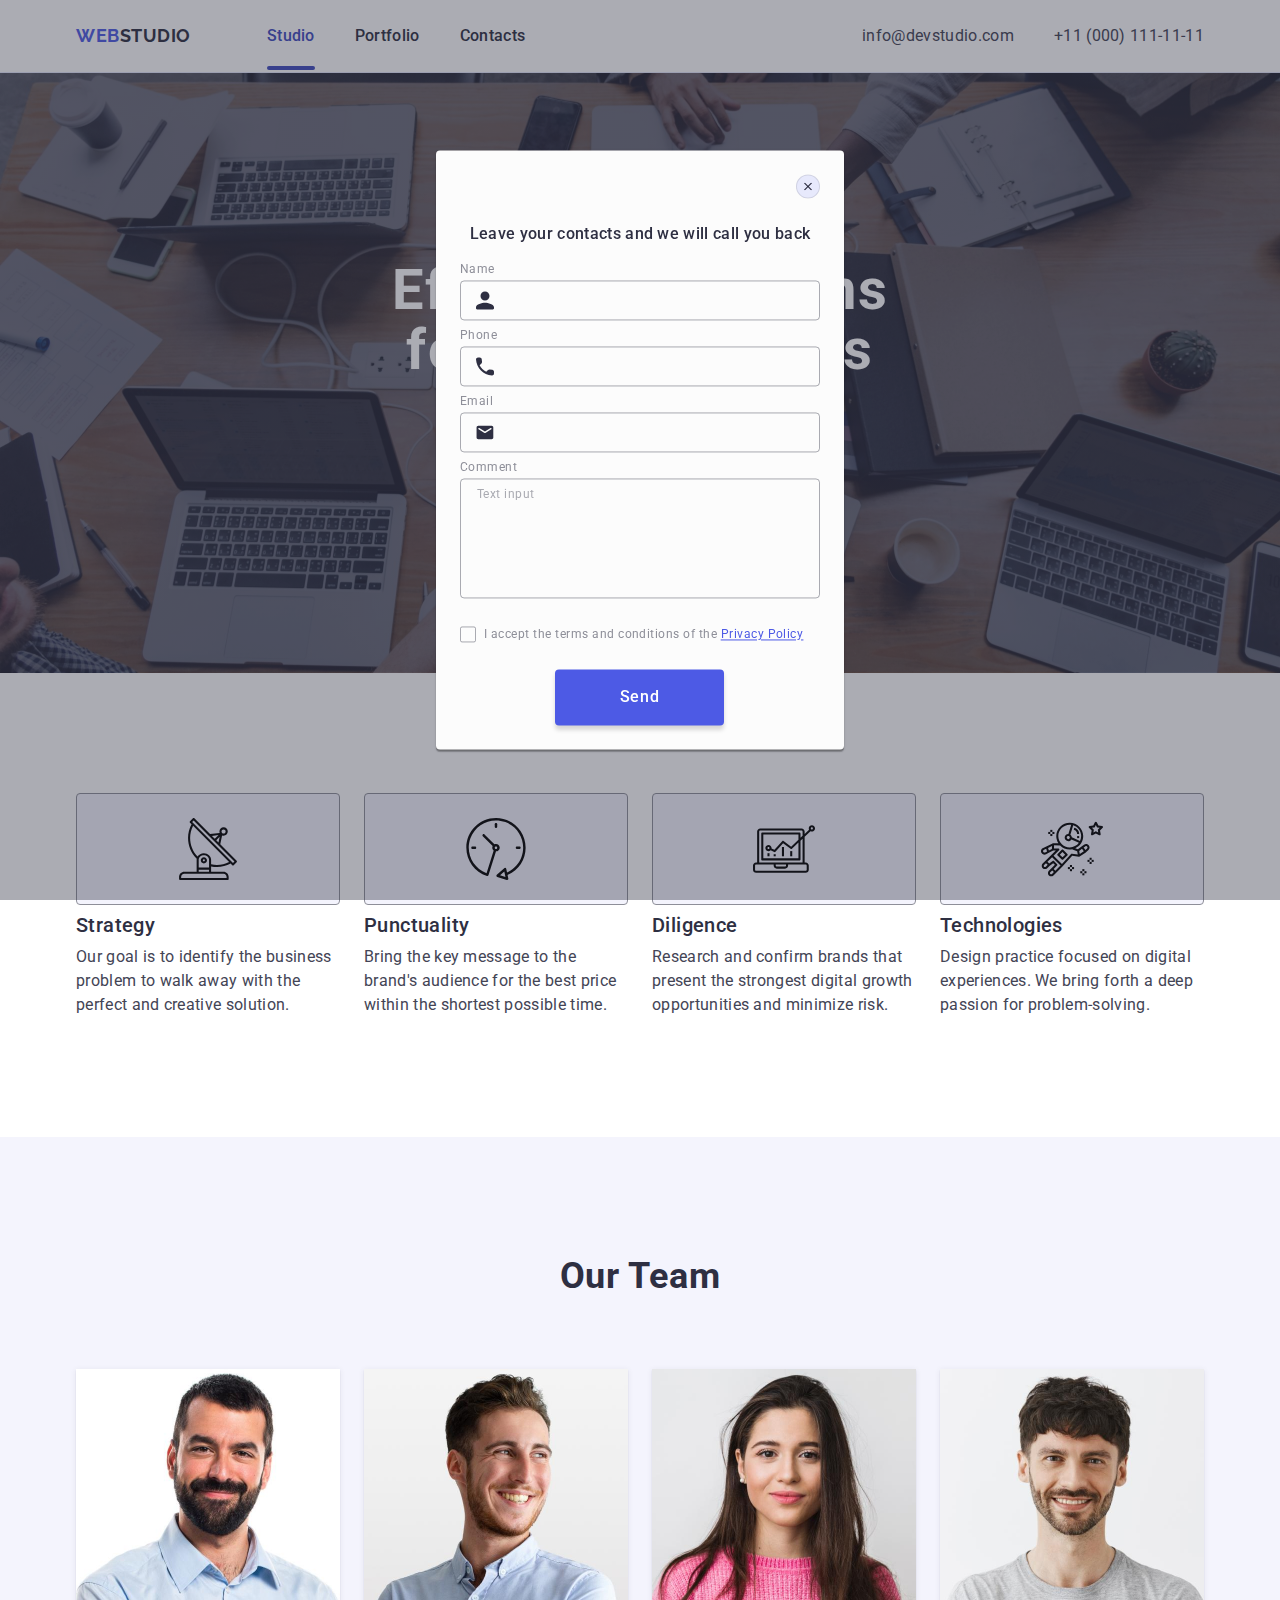
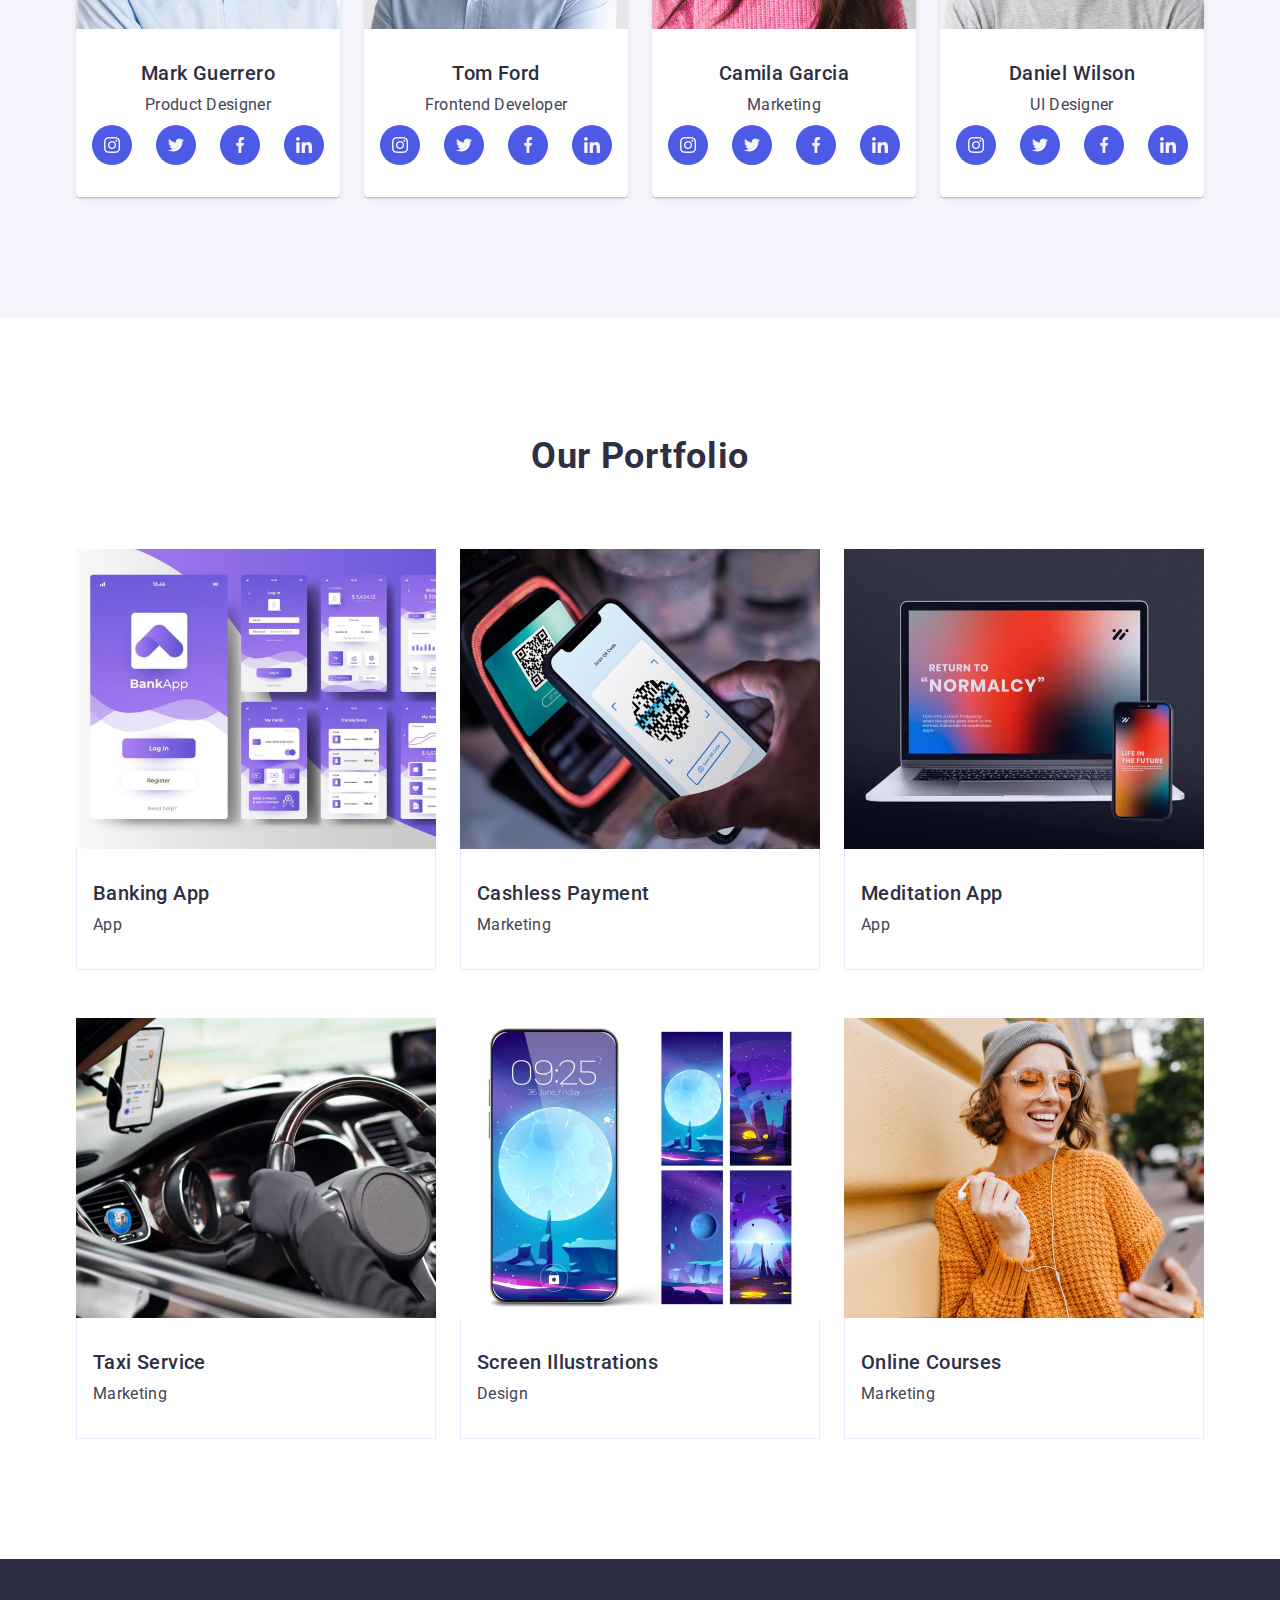
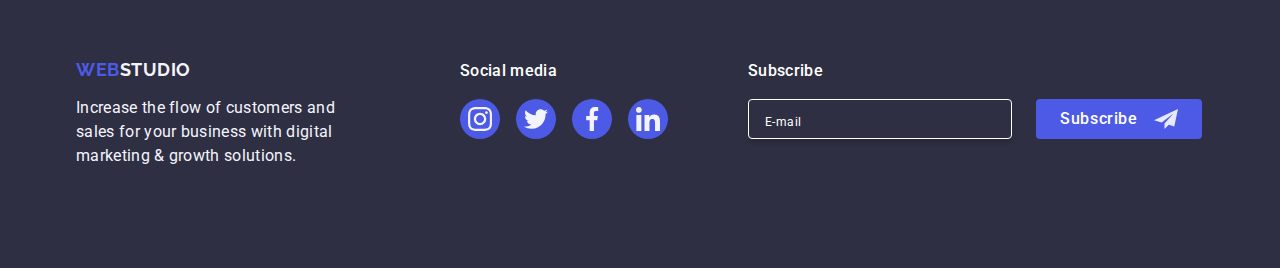
==== index.html @ f2314db3 "Initial commit" ====
<!DOCTYPE html>
<html lang="en">
  <head>
    <meta charset="UTF-8" />
    <meta name="viewport" content="width=device-width, initial-scale=1.0" />
    <link
      rel="stylesheet"
      href="https://cdn.jsdelivr.net/npm/modern-normalize@2.0.0/modern-normalize.min.css"
    />
    <link rel="stylesheet" href="./css/styles.css" />
    <link rel="preconnect" href="https://fonts.googleapis.com" />
    <link rel="preconnect" href="https://fonts.gstatic.com" crossorigin />
    <link
      href="https://fonts.googleapis.com/css2?family=Raleway:ital,wght@0,700;1,700&family=Roboto:wght@400;500;700&display=swap"
      rel="stylesheet"
    />
    <title>WebStudio</title>
  </head>
  <body>
    <header class="page-header">
      <div class="container head">
        <nav class="navigation">
          <a href="./index.html" class="logo-header"
            >Web<span class="logo-header-accent">Studio</span></a
          >
          <ul class="nav-list">
            <li><a href="./index.html" class="nav-link studio">Studio</a></li>
            <li><a href="" class="nav-link">Portfolio</a></li>
            <li><a href="" class="nav-link">Contacts</a></li>
          </ul>
        </nav>
        <address class="address">
          <ul class="adrs-list">
            <li>
              <a href="mailto:info@devstudio.com" class="adrs-link"
                >info@devstudio.com</a
              >
            </li>
            <li>
              <a href="tel:+110001111111" class="adrs-link"
                >+11 (000) 111-11-11</a
              >
            </li>
          </ul>
        </address>
      </div>
    </header>

    <main>
      <section class="section hero">
        <div class="container hero-cont">
          <h1 class="hero-header">Effective Solutions for Your Business</h1>
          <button type="button" class="hero-btn">Order Service</button>
        </div>
      </section>

      <section class="section">
        <div class="container">
          <h2 class="visually-hidden">What we offer</h2>
          <ul class="offer-list">
            <li class="offer-item">
              <div class="icon-offer">
                <svg width="64" height="64" viewBox="0 0 64 64">
                  <use href="./images/icons.svg#icon-antenna"></use>
                </svg>
              </div>
              <h3 class="subsection-header offer-header">Strategy</h3>
              <p class="subsection-text">
                Our goal is to identify the business problem to walk away with
                the perfect and creative solution.
              </p>
            </li>
            <li class="offer-item">
              <div class="icon-offer">
                <svg width="64" height="64" viewBox="0 0 64 64">
                  <use href="./images/icons.svg#icon-clock"></use>
                </svg>
              </div>
              <h3 class="subsection-header offer-header">Punctuality</h3>
              <p class="subsection-text">
                Bring the key message to the brand's audience for the best price
                within the shortest possible time.
              </p>
            </li>
            <li class="offer-item">
              <div class="icon-offer">
                <svg width="64" height="64" viewBox="0 0 64 64">
                  <use href="./images/icons.svg#icon-diagram"></use>
                </svg>
              </div>
              <h3 class="subsection-header offer-header">Diligence</h3>
              <p class="subsection-text">
                Research and confirm brands that present the strongest digital
                growth opportunities and minimize risk.
              </p>
            </li>
            <li class="offer-item">
              <div class="icon-offer">
                <svg width="64" height="64" viewBox="0 0 64 64">
                  <use href="./images/icons.svg#icon-astronaut"></use>
                </svg>
              </div>
              <h3 class="subsection-header offer-header">Technologies</h3>
              <p class="subsection-text">
                Design practice focused on digital experiences. We bring forth a
                deep passion for problem-solving.
              </p>
            </li>
          </ul>
        </div>
      </section>

      <section class="section team">
        <div class="container">
          <h2 class="section-header team-h">Our Team</h2>
          <ul class="team-list">
            <li class="team-mmbr">
              <img
                src="./images/img.jpg"
                alt="smiling man with a beard"
                width="264"
              />
              <div class="team-descr">
                <h3 class="subsection-header name">Mark Guerrero</h3>
                <p class="subsection-text position">Product Designer</p>
                <!-- <div class="soc-link-icons"> -->
                <ul class="icons-list">
                  <li class="icons-item">
                    <a
                      href="https://www.instagram.com/"
                      target="_blank"
                      class="mmbr-link"
                      ><svg class="team-icon" width="16" height="16">
                        <use href="./images/icons.svg#icon-instagram"></use>
                      </svg>
                      <!-- <svg class="icon-bckgr" width="40" height="40"> -->
                      <!-- <use href="./images/icons.svg#icon-Ellipse"></use> -->
                      <!-- </svg> -->
                    </a>
                  </li>
                  <li class="icons-item">
                    <a
                      href="https://x.com/?lang=uk"
                      target="_blank"
                      class="mmbr-link"
                      ><svg class="team-icon" width="16" height="16">
                        <use href="./images/icons.svg#icon-twitter"></use>
                      </svg>
                    </a>
                  </li>
                  <li class="icons-item">
                    <a
                      href="https://www.facebook.com/"
                      target="_blank"
                      class="mmbr-link"
                      ><svg class="team-icon" width="16" height="16">
                        <use href="./images/icons.svg#icon-facebook"></use>
                      </svg>
                    </a>
                  </li>
                  <li class="icons-item">
                    <a
                      href="https://www.linkedin.com/"
                      target="_blank"
                      class="mmbr-link"
                      ><svg class="team-icon" width="16" height="16">
                        <use href="./images/icons.svg#icon-linkedin"></use>
                      </svg>
                    </a>
                  </li>
                </ul>
                <!-- </div> -->
              </div>
            </li>
            <li class="team-mmbr">
              <img src="./images/img-1.jpg" alt="smiling man" width="264" />
              <div class="team-descr">
                <h3 class="subsection-header name">Tom Ford</h3>
                <p class="subsection-text position">Frontend Developer</p>
                <!-- <div class="soc-link-icons"> -->
                <ul class="icons-list">
                  <li class="icons-item">
                    <a
                      href="https://www.instagram.com/"
                      target="_blank"
                      class="mmbr-link"
                      ><svg class="team-icon" width="16" height="16">
                        <use href="./images/icons.svg#icon-instagram"></use>
                      </svg>
                    </a>
                  </li>
                  <li class="icons-item">
                    <a
                      href="https://x.com/?lang=uk"
                      target="_blank"
                      class="mmbr-link"
                      ><svg class="team-icon" width="16" height="16">
                        <use href="./images/icons.svg#icon-twitter"></use>
                      </svg>
                    </a>
                  </li>
                  <li class="icons-item">
                    <a
                      href="https://www.facebook.com/"
                      target="_blank"
                      class="mmbr-link"
                      ><svg class="team-icon" width="16" height="16">
                        <use href="./images/icons.svg#icon-facebook"></use>
                      </svg>
                    </a>
                  </li>
                  <li class="icons-item">
                    <a
                      href="https://www.linkedin.com/"
                      target="_blank"
                      class="mmbr-link"
                      ><svg class="team-icon" width="16" height="16">
                        <use href="./images/icons.svg#icon-linkedin"></use>
                      </svg>
                    </a>
                  </li>
                </ul>
                <!-- </div> -->
              </div>
            </li>
            <li class="team-mmbr">
              <img src="./images/img-2.jpg" alt="smiling woman" width="264" />
              <div class="team-descr">
                <h3 class="subsection-header name">Camila Garcia</h3>
                <p class="subsection-text position">Marketing</p>
                <!-- <div class="soc-link-icons"> -->
                <ul class="icons-list">
                  <li class="icons-item">
                    <a
                      href="https://www.instagram.com/"
                      target="_blank"
                      class="mmbr-link"
                      ><svg class="team-icon" width="16" height="16">
                        <use href="./images/icons.svg#icon-instagram"></use>
                      </svg>
                    </a>
                  </li>
                  <li class="icons-item">
                    <a
                      href="https://x.com/?lang=uk"
                      target="_blank"
                      class="mmbr-link"
                      ><svg class="team-icon" width="16" height="16">
                        <use href="./images/icons.svg#icon-twitter"></use>
                      </svg>
                    </a>
                  </li>
                  <li class="icons-item">
                    <a
                      href="https://www.facebook.com/"
                      target="_blank"
                      class="mmbr-link"
                      ><svg class="team-icon" width="16" height="16">
                        <use href="./images/icons.svg#icon-facebook"></use>
                      </svg>
                    </a>
                  </li>
                  <li class="icons-item">
                    <a
                      href="https://www.linkedin.com/"
                      target="_blank"
                      class="mmbr-link"
                      ><svg class="team-icon" width="16" height="16">
                        <use href="./images/icons.svg#icon-linkedin"></use>
                      </svg>
                    </a>
                  </li>
                </ul>
                <!-- </div> -->
              </div>
            </li>
            <li class="team-mmbr">
              <img src="./images/img-3.jpg" alt="smiling man" width="264" />
              <div class="team-descr">
                <h3 class="subsection-header name">Daniel Wilson</h3>
                <p class="subsection-text position">UI Designer</p>
                <!-- <div class="soc-link-icons"> -->
                <ul class="icons-list">
                  <li class="icons-item">
                    <a
                      href="https://www.instagram.com/"
                      target="_blank"
                      class="mmbr-link"
                      ><svg class="team-icon" width="16" height="16">
                        <use href="./images/icons.svg#icon-instagram"></use>
                      </svg>
                    </a>
                  </li>
                  <li class="icons-item">
                    <a
                      href="https://x.com/?lang=uk"
                      target="_blank"
                      class="mmbr-link"
                      ><svg class="team-icon" width="16" height="16">
                        <use href="./images/icons.svg#icon-twitter"></use>
                      </svg>
                    </a>
                  </li>
                  <li class="icons-item">
                    <a
                      href="https://www.facebook.com/"
                      target="_blank"
                      class="mmbr-link"
                      ><svg class="team-icon" width="16" height="16">
                        <use href="./images/icons.svg#icon-facebook"></use>
                      </svg>
                    </a>
                  </li>
                  <li class="icons-item">
                    <a
                      href="https://www.linkedin.com/"
                      target="_blank"
                      class="mmbr-link"
                      ><svg class="team-icon" width="16" height="16">
                        <use href="./images/icons.svg#icon-linkedin"></use>
                      </svg>
                    </a>
                  </li>
                </ul>
                <!-- </div> -->
              </div>
            </li>
          </ul>
        </div>
      </section>

      <section class="section">
        <div class="container">
          <h2 class="section-header products-header">Our Portfolio</h2>
          <ul class="products-list">
            <li class="products-item">
              <div class="products-img">
                <img
                  src="./images/banking.jpg"
                  alt="Banking app layout"
                  width="360"
                />
                <!-- <div class="products-hover"> -->
                <p class="products-hover">
                  14 Stylish and User-Friendly App Design Concepts · Task
                  Manager App · Calorie Tracker App · Exotic Fruit Ecommerce App
                  · Cloud Storage App
                </p>
                <!-- </div> -->
              </div>
              <div class="app">
                <h3 class="subsection-header app-title">Banking App</h3>
                <p class="subsection-text app-descr">App</p>
              </div>
            </li>
            <li class="products-item">
              <div class="products-img">
                <img
                  src="./images/payment.jpg"
                  alt="QR code reading on a phone"
                  width="360"
                />
                <p class="products-hover">
                  14 Stylish and User-Friendly App Design Concepts · Task
                  Manager App · Calorie Tracker App · Exotic Fruit Ecommerce App
                  · Cloud Storage App
                </p>
              </div>

              <div class="app">
                <h3 class="subsection-header app-title">Cashless Payment</h3>
                <p class="subsection-text app-descr">Marketing</p>
              </div>
            </li>
            <li class="products-item">
              <div class="products-img">
                <img
                  src="./images/meditation.jpg"
                  alt="Laptop and a phone with the sentence Return to Normalcy"
                  width="360"
                />
                <p class="products-hover">
                  14 Stylish and User-Friendly App Design Concepts · Task
                  Manager App · Calorie Tracker App · Exotic Fruit Ecommerce App
                  · Cloud Storage App
                </p>
              </div>

              <div class="app">
                <h3 class="subsection-header app-title">Meditation App</h3>
                <p class="subsection-text app-descr">App</p>
              </div>
            </li>
            <li class="products-item">
              <div class="products-img">
                <img
                  src="./images/taxi.jpg"
                  alt="driving wheel with phone attached above"
                  width="360"
                />
                <p class="products-hover">
                  14 Stylish and User-Friendly App Design Concepts · Task
                  Manager App · Calorie Tracker App · Exotic Fruit Ecommerce App
                  · Cloud Storage App
                </p>
              </div>

              <div class="app">
                <h3 class="subsection-header app-title">Taxi Service</h3>
                <p class="subsection-text app-descr">Marketing</p>
              </div>
            </li>
            <li class="products-item">
              <div class="products-img">
                <img
                  src="./images/illustrations.jpg"
                  alt="phone with picture of a moon on the screen, four differnet pictures to the left"
                  width="360"
                />
                <p class="products-hover">
                  14 Stylish and User-Friendly App Design Concepts · Task
                  Manager App · Calorie Tracker App · Exotic Fruit Ecommerce App
                  · Cloud Storage App
                </p>
              </div>

              <div class="app">
                <h3 class="subsection-header app-title">
                  Screen Illustrations
                </h3>
                <p class="subsection-text app-descr">Design</p>
              </div>
            </li>
            <li class="products-item">
              <div class="products-img">
                <img
                  src="./images/courses.jpg"
                  alt="smiling woman looking at the phone"
                  width="360"
                />
                <p class="products-hover">
                  14 Stylish and User-Friendly App Design Concepts · Task
                  Manager App · Calorie Tracker App · Exotic Fruit Ecommerce App
                  · Cloud Storage App
                </p>
              </div>

              <div class="app">
                <h3 class="subsection-header app-title">Online Courses</h3>
                <p class="subsection-text app-descr">Marketing</p>
              </div>
            </li>
          </ul>
        </div>
      </section>
    </main>

    <footer class="page-footer">
      <div class="container footer-info">
        <div class="copyright">
          <a href="./index.html" class="logo-footer"
            >Web<span class="logo-footer-accent">Studio</span></a
          >
          <p class="footer-text">
            Increase the flow of customers and sales for your business with
            digital marketing & growth solutions.
          </p>
        </div>

        <div class="soc-med">
          <p class="soc-med-txt">Social media</p>

          <ul class="soc-med-list">
            <li class="soc-med-item">
              <a
                href="https://www.instagram.com/"
                target="_blank"
                class="soc-link"
                ><svg class="soc-icon" width="24" height="24">
                  <use href="./images/icons.svg#icon-instagram"></use>
                </svg>
              </a>
            </li>
            <li class="soc-med-item">
              <a href="https://x.com/?lang=uk" target="_blank" class="soc-link"
                ><svg class="soc-icon" width="24" height="24">
                  <use href="./images/icons.svg#icon-twitter"></use>
                </svg>
              </a>
            </li>
            <li class="soc-med-item">
              <a
                href="https://www.facebook.com/"
                target="_blank"
                class="soc-link"
                ><svg class="soc-icon" width="24" height="24">
                  <use href="./images/icons.svg#icon-facebook"></use>
                </svg>
              </a>
            </li>
            <li class="soc-med-item">
              <a
                href="https://www.linkedin.com/"
                target="_blank"
                class="soc-link"
                ><svg class="soc-icon" width="24" height="24">
                  <use href="./images/icons.svg#icon-linkedin"></use>
                </svg>
              </a>
            </li>
          </ul>
        </div>

        <div class="footer-input-container">
          <p class="footer-input-p">Subscribe</p>
          <form class="subscribe-form">
            <label class="footer-label"
              ><input
                class="footer-input"
                type="email"
                name="email-footer"
                id="email-footer"
                placeholder="E-mail"
              /> </label
            ><button type="submit" class="footer-btn">
              Subscribe<svg class="footer-btn-icon" width="24" height="24">
                <use href="./images/icons.svg#icon-Send"></use>
              </svg>
            </button>
          </form>
        </div>
      </div>
    </footer>

    <div class="modal-overlay is-open">
      <div class="modal">
        <button class="modal-close-btn" type="button">
          <svg class="close-icon" width="8" height="8">
            <use href="./images/icons.svg#icon-Close"></use>
          </svg>
        </button>

        <p class="form-title">Leave your contacts and we will call you back</p>

        <form class="form">
          <div class="modal-field">
            <label class="form-label" for="user-name">Name </label>
            <div class="modal-input-wrap">
              <input
                class="form-input"
                type="text"
                name="user-name"
                id="user-name"
              />
              <svg class="modal-icon" width="18" height="24">
                <use href="./images/icons.svg#icon-Name"></use>
              </svg>
            </div>
          </div>

          <div class="modal-field">
            <label class="form-label" for="contact_tel">Phone</label>
            <div class="modal-input-wrap">
              <input
                class="form-input"
                type="tel"
                name="contact_tel"
                id="contact_tel"
              />
              <svg class="modal-icon" width="18" height="24">
                <use href="./images/icons.svg#icon-Phone"></use>
              </svg>
            </div>
          </div>

          <div class="modal-field">
            <label class="form-label" for="email">Email</label>
            <div class="modal-input-wrap">
              <input class="form-input" type="email" name="email" id="email" />
              <svg class="modal-icon" width="18" height="24">
                <use href="./images/icons.svg#icon-Email"></use>
              </svg>
            </div>
          </div>

          <div class="modal-comment">
            <label class="form-label" for="user-comment">Comment</label>

            <textarea
              class="form-textarea"
              name="user-comment"
              placeholder="Text input"
              id="user-comment"
            ></textarea>
          </div>

          <div class="modal-checkbox">
            <input
              type="checkbox"
              name="user-privacy"
              id="user-privacy"
              value="true"
              class="checkbox-terms visually-hidden"
            />
            <label class="checkbox-label" for="user-privacy"
              ><span class="checkbox-span">
                <svg class="check-icon" width="10" height="8">
                  <use href="./images/icons.svg#icon-Check"></use>
                </svg> </span
              >I accept the terms and conditions of the

              <a class="checkbox-a" href="">Privacy Policy</a>
            </label>
          </div>

          <button type="submit" class="modal-submit-btn">Send</button>
        </form>
      </div>
    </div>
  </body>
</html>
---- css/styles.css ----
body {
  font-family: 'Roboto', sans-serif;
  color: #434455;
  font-size: 16px;
  line-height: 1.5;
  letter-spacing: 0.02em;
  background-color: #ffffff;
  min-height: 100vh;
  display: flex;
  flex-direction: column;
}

main {
  flex-grow: 1;
}

h1,
h2,
h3,
h4,
h5,
h6 {
  margin: 0;
}

p {
  margin: 0;
}

a {
  text-decoration: none;
  color: #434455;
}

ul {
  list-style-type: none;
  margin: 0;
  padding: 0;
}

img {
  display: block;
  max-width: 100%;
  object-fit: cover;
}

.container {
  max-width: 1158px;

  margin: 0 auto;
  margin-left: auto;
  margin-right: auto;
  padding-left: 15px;
  padding-right: 15px;
}

.section {
  padding-top: 120px;
  padding-bottom: 120px;
}
/* -------------------HEADER----------------- */

.page-header {
  border-bottom: 1px solid #e7e9fc;
  box-shadow: 0px 2px 1px rgba(46, 47, 66, 0.08),
    0px 1px 1px rgba(46, 47, 66, 0.16), 0px 1px 6px rgba(46, 47, 66, 0.08);
}

/* .page-header.container {
  /* padding-left: 15px;
  padding-right: 15x;
}*/

.head {
  display: flex;
}

header .container {
  justify-content: space-between;
}

.logo-header {
  text-transform: uppercase;
  font-weight: 700;
  font-size: 18px;
  font-family: 'Raleway', sans-serif;
  line-height: 1.17;
  letter-spacing: 0.03em;
  color: #4d5ae5;
  padding-top: 24px;
  padding-bottom: 24px;
  margin-right: 76px;
}
.logo-header-accent {
  color: #2e2f42;
}

.navigation {
  display: flex;
  align-items: center;
  flex-wrap: wrap;
}

.nav-list {
  font-weight: 500;
  color: #2e2f42;
  display: flex;
  align-items: center;
  flex-wrap: wrap;
  gap: 40px;
}

.nav-link {
  color: #2e2f42;
  letter-spacing: 0.02em;
  text-decoration: none;
  padding-top: 24px;
  padding-bottom: 24px;
}

.studio {
  position: relative;
  color: #404bbf;
  transition: color 250ms cubic-bezier(0.4, 0, 0.2, 1);
}
.nav-link:hover,
.nav-link:focus {
  color: #404bbf;
}

.studio::after {
  content: '';
  width: 100%;
  position: absolute;
  left: 0;
  bottom: -1px;
  border-radius: 2px;
  height: 4px;
  background-color: #404bbf;
}

/* .nav-link:active {
  color: #404bbf;
} */
/* .nav-link:hover::after {
  border-radius: 2px;
  height: 4px;
  background-color: #404bbf;
  position: relative;
  top: 23px;
} */

.address {
  font-style: normal;
  padding-top: 24px;
  padding-bottom: 24px;
}

.adrs-list {
  display: flex;
  align-items: center;
  flex-wrap: wrap;
  gap: 40px;
}

.adrs-link {
  transition: color 250ms cubic-bezier(0.4, 0, 0.2, 1);
}

.adrs-link:hover,
.adrs-link:focus {
  color: #404bbf;
}
.adrs-link:active {
  color: #404bbf;
  text-decoration: underline;
}

/* ---------------------HERO--------------------- */

.hero {
  padding-top: 188px;
  padding-bottom: 188px;
  margin: 0 auto;
}

.hero-header {
  font-weight: 700;
  font-size: 56px;
  line-height: 1.07;
  text-align: center;
  letter-spacing: 0.02em;
  color: #ffffff;
  max-width: 496px;
  margin: 0 auto;
}

.hero {
  background-image: linear-gradient(
      to bottom,
      rgba(46, 47, 66, 0.7),
      rgba(46, 47, 66, 0.7)
    ),
    url(../images/people-office.jpg);
  background-repeat: no-repeat;
  background-position: center;
  background-size: cover;
  max-width: 1440px;
}
.hero-cont {
  display: flex;
  flex-direction: column;
  align-items: center;
  flex-wrap: wrap;
}

.hero-btn {
  font-family: 'Roboto', sans-serif;
  font-weight: 500;
  line-height: 1.5;
  letter-spacing: 0.04em;
  color: #ffffff;
  background-color: #4d5ae5;
  cursor: pointer;
  border-radius: 4px;
  padding: 16px 32px;
  margin-top: 48px;
  display: block;
  min-width: 169px;
  height: 56px;
  border: none;
  transition: background-color 250ms cubic-bezier(0.4, 0, 0.2, 1);
}

.hero-btn:hover,
.hero-btn:focus {
  background-color: #404bbf;
}

/*---------------------SECTION OFFERS--------------------- */

.icon-offer {
  display: flex;
  align-items: center;
  justify-content: center;
  border: 1px solid #8e8f99;
  border-radius: 4px;
  width: 264px;
  height: 112px;
  padding: 24px 100px;
  background: #f4f4fd;
  margin-bottom: 8px;
}

.section-header {
  font-size: 36px;
  line-height: 1.11;
  text-align: center;
  letter-spacing: 0.02em;
  text-transform: capitalize;
  color: #2e2f42;
}

.subsection-header {
  font-weight: 500;
  font-size: 20px;
  line-height: 1.2;
  letter-spacing: 0.02em;
  color: #2e2f42;
}

.visually-hidden {
  position: absolute;
  width: 1px;
  height: 1px;
  margin: -1px;
  border: 0;
  padding: 0;
  white-space: nowrap;
  clip-path: inset(100%);
  clip: rect(0 0 0 0);
  overflow: hidden;
}

.offer-list {
  display: flex;
  flex-wrap: wrap;
  gap: 24px;
  margin: 0;
  padding: 0;
}

.offer-item {
  width: calc((100% - 72px) / 4);
}
.offer-header {
  margin-bottom: 8px;
}

/* ---------------------SECTION TEAM--------------------- */

.team {
  background-color: #f4f4fd;
  margin: 0;
  padding-top: 120px;
  padding-bottom: 120px;
}

.team-h {
  text-align: center;
  margin-bottom: 72px;
  margin-top: 0;
}

.team-list {
  display: flex;
  flex-wrap: wrap;
  gap: 24px;
  align-items: center;
}

.team-mmbr {
  background-color: #ffffff;
  width: calc((100% - 72px) / 4);
  padding: 0 0 0 0;
  border-radius: 0px 0px 4px 4px;
  box-shadow: 0 2px 1px 0 rgba(46, 47, 66, 0.08),
    0 1px 1px 0 rgba(46, 47, 66, 0.16), 0 1px 6px 0 rgba(46, 47, 66, 0.08);
}

.team-descr {
  padding: 32px 0 32px;
}

.name {
  text-align: center;
  margin-bottom: 8px;
}

.position {
  text-align: center;
}

.soc-link-icons {
  display: flex;
  justify-content: center;
  align-items: center;
}

.icons-list {
  display: flex;
  justify-content: center;
  gap: 24px;
  flex-shrink: 0;
  align-self: center;
  margin-bottom: 32px;
  padding-left: 0;
  padding-bottom: 0;
  margin-top: 8px;
  margin-bottom: 0;
}

.icons-item {
  width: 40px;
  height: 40px;
}

.mmbr-link {
  width: 100%;
  height: 100%;
  display: flex;
  justify-content: center;
  align-items: center;
  border-radius: 50%;

  background-color: #4d5ae5;
  transition: background-color 250ms cubic-bezier(0.4, 0, 0.2, 1);
}

.mmbr-link:hover,
.mmbr-link:focus {
  background-color: #404bbf;
}

.team-icon {
  fill: #f4f4fd;
}

/* ---------------------SECTION PRODUCTS--------------------- */

.products-list {
  display: flex;
  flex-wrap: wrap;
  column-gap: 24px;
  row-gap: 48px;
  padding: 0;
}

.products-header {
  margin-bottom: 72px;
}

.products-item {
  width: calc((100% - 48px) / 3);
  transition: box-shadow 250ms cubic-bezier(0.4, 0, 0.2, 1);
}

.products-item:hover {
  box-shadow: 0 2px 1px 0 rgba(46, 47, 66, 0.08),
    0 1px 1px 0 rgba(46, 47, 66, 0.16), 0 1px 6px 0 rgba(46, 47, 66, 0.08);

  cursor: pointer;
}

.products-img {
  position: relative;
  overflow: hidden;
}

.products-hover {
  position: absolute;
  top: 0;
  font-size: 16px;
  line-height: 1.5;
  letter-spacing: 0.02em;
  color: #f4f4fd;
  padding: 40px 32px;

  background-color: #4d5ae5;
  width: 100%;
  height: 100%;
  transform: translateY(100%);
  transition: transform 250ms cubic-bezier(0.4, 0, 0.2, 1);
}

.products-item:hover .products-hover {
  transform: translateY(0%);
}

.app {
  padding: 32px 16px;
  border: 1px solid #e7e9fc;
  border-top: none;
}

.app-title {
  margin-bottom: 8px;
}

/* ---------------------FOOTER--------------------- */

.page-footer {
  background-color: #2e2f42;
  padding-top: 100px;
  padding-bottom: 100px;
}

.footer-info {
  display: flex;
  align-items: baseline;
}

.copyright {
  margin-right: 120px;
}

.footer-text {
  color: #f4f4fd;
  display: block;
  max-width: 264px;
}

.logo-footer {
  font-family: 'Raleway', sans-serif;
  font-weight: 700;
  font-size: 18px;
  text-transform: uppercase;
  line-height: 1.17;
  letter-spacing: 0.03em;
  color: #4d5ae5;
  display: inline-block;
  margin-bottom: 16px;
}

.logo-footer-accent {
  color: #f4f4fd;
}
/* 


*/
.soc-med {
  display: block;
  justify-content: flex-end;
  align-items: flex-end;

  margin-right: 80px;
}

.soc-med-txt {
  font-weight: 500;
  font-size: 16px;
  line-height: 1.5;
  letter-spacing: 0.02em;
  color: #ffffff;
  margin-bottom: 16px;
}

.soc-med-list {
  display: flex;
  gap: 16px;
  flex-shrink: 0;
  align-self: center;

  margin-top: 16px;
}

.soc-med-item {
  width: 40px;
  height: 40px;
}

.soc-link {
  display: flex;
  justify-content: center;
  align-items: center;
  width: 100%;
  height: 100%;
  border-radius: 50%;

  background-color: #4d5ae5;
  transition: background-color 250ms cubic-bezier(0.4, 0, 0.2, 1);
}

.soc-link:hover,
.soc-link:focus {
  background-color: #31d0aa;
}

.soc-icon {
  fill: #f4f4fd;
}

.footer-input-container {
}

.footer-input-p {
  margin-bottom: 16px;
  font-weight: 500;
  font-size: 16px;
  line-height: 1.5;
  letter-spacing: 0.02em;
  color: #fff;
  border: none;
}

.subscribe-form {
  display: flex;
  gap: 24px;
}

.footer-input {
  width: 264px;
  height: 40px;
  border: 1px solid #fff;
  border-radius: 4px;
  background-color: transparent;
  box-shadow: 0px 4px 4px rgba(0, 0, 0, 0.15);

  font-weight: 400;
  font-size: 12px;
  line-height: 2;
  letter-spacing: 0.04em;
  color: #fff;

  padding-left: 16px;
  padding-top: 8px;
}

.footer-input::placeholder {
  font-weight: 400;
  font-size: 12px;
  line-height: 2;
  letter-spacing: 0.04em;
  color: #fff;
}

.footer-btn {
  min-width: 165px;
  height: 40px;

  display: flex;
  justify-content: center;
  align-items: center;

  font-family: 'Roboto', sans-serif;
  font-size: 16px;
  font-weight: 500;
  line-height: 1.5;
  letter-spacing: 0.04em;
  color: #fff;

  cursor: pointer;

  border: none;
  border-radius: 4px;
  background: #4d5ae5;

  padding: 8px 24px;
  transition: background-color 250ms cubic-bezier(0.4, 0, 0.2, 1);
}

.footer-btn:hover,
.footer-btn:focus {
  background-color: #404bbf;
}

.footer-btn-icon {
  margin-left: 16px;
  fill: #e7e9fc;
}

/* ---------------------MODAL--------------------- */

.modal-overlay {
  background-color: rgba(46, 47, 66, 0.4);

  position: fixed;
  top: 0;
  left: 0;
  width: 100%;
  height: 100%;
  z-index: 999;
  display: flex;
  justify-content: center;
  align-items: center;
  /*  */
  opacity: 0;
  visibility: hidden;
  pointer-events: none;
  /*  */
  transition: opacity 250ms cubic-bezier(0.4, 0, 0.2, 1),
    visibility 250ms cubic-bezier(0.4, 0, 0.2, 1);
}

.modal-overlay.is-open {
  opacity: 1;
  visibility: visible;
  pointer-events: auto;
}

.modal {
  position: absolute;
  top: 50%;
  left: 50%;
  width: 408px;
  min-height: 584px;
  transform: translate(-50%, -50%);
  overflow-y: auto;

  transition: transform 250ms cubic-bezier(0.4, 0, 0.2, 1);

  background-color: #fcfcfc;
  border-radius: 4px;
  box-shadow: 0 1px 1px 0 rgba(0, 0, 0, 0.14), 0 1px 3px 0 rgba(0, 0, 0, 0.12),
    0 2px 1px 0 rgba(0, 0, 0, 0.2);

  padding-top: 72px;
  padding-bottom: 24px;
  padding-left: 24px;
  padding-right: 24px;
}

.modal-overlay:not(.is-open) .modal {
  transform: translate(-50%, -50%) scale(1.5);
}

.modal-close-btn {
  position: absolute;
  top: 24px;
  right: 24px;

  width: 24px;
  height: 24px;
  padding: 0;

  border-radius: 50%;
  border: 1px solid rgba(0, 0, 0, 0.1);
  background-color: #e7e9fc;

  display: flex;
  justify-content: center;
  align-items: center;

  cursor: pointer;
  transition: background-color 250ms cubic-bezier(0.4, 0, 0.2, 1),
    border 250ms cubic-bezier(0.4, 0, 0.2, 1);
}

.modal-close-btn:hover,
.modal-close-btn:focus {
  background-color: #404bbf;
  border: none;
}

.close-icon {
  fill: #2e2f42;
  transition: fill 250ms cubic-bezier(0.4, 0, 0.2, 1);
}

.modal-close-btn:hover > .close-icon,
.modal-close-btn:focus > .close-icon {
  fill: #fff;
}

.form-title {
  font-weight: 500;
  font-size: 16px;
  line-height: 1.5;
  letter-spacing: 0.02em;
  text-align: center;
  color: #2e2f42;
  margin-bottom: 16px;
}

.form {
  display: flex;
  flex-direction: column;
}

.modal-field {
  margin-bottom: 8px;
}

.form-label {
  display: block;
  margin-bottom: 4px;

  font-weight: 400;
  font-size: 12px;
  line-height: 1.17;
  letter-spacing: 0.04em;
  color: #8e8f99;
}

.modal-input-wrap {
  position: relative;
}

.form-input {
  width: 100%;
  height: 40px;

  border: 1px solid rgba(46, 47, 66, 0.4);
  border-radius: 4px;
  outline: transparent;
  background-color: transparent;

  padding-top: 11px;
  padding-bottom: 11px;
  padding-left: 38px;

  transition: border-color 250ms cubic-bezier(0.4, 0, 0.2, 1);
}

input:focus {
  border-color: #4d5ae5;
}

.modal-icon {
  position: absolute;
  left: 16px;

  top: 50%;
  transform: translateY(-50%);

  fill: #2e2f42;
  transition: fill 250ms cubic-bezier(0.4, 0, 0.2, 1);
}

input:focus + svg {
  fill: #4d5ae5;
}

.modal-comment {
  margin-bottom: 16px;
}

.form-textarea {
  width: 100%;
  height: 120px;

  outline: transparent;
  border: 1px solid rgba(46, 47, 66, 0.4);
  border-radius: 4px;
  background-color: transparent;
  resize: none;
  transition: border-color 250ms cubic-bezier(0.4, 0, 0.2, 1);

  padding: 8px 16px;

  font-size: 12px;
  line-height: 1.17;
  letter-spacing: 0.04em;
  color: rgba(46, 47, 66, 0.4);
}

textarea::placeholder {
  font-weight: 400;
  font-size: 12px;
  line-height: 117%;
  letter-spacing: 0.04em;
  color: rgba(46, 47, 66, 0.4);
}

textarea:focus {
  border-color: #4d5ae5;
}

textarea:focus + svg {
  fill: #4d5ae5;
}

.modal-checkbox {
  margin-bottom: 24px;
}
.checkbox-terms {
  height: 16px;
  display: inline;
}

.checkbox-terms:checked .checkbox-span + svg {
  border-radius: 2px;
  background-color: #404bbf;
  border: 1px solid #404bbf;
  fill: #f4f4fd;
}

.check-icon {
  transition: fill 250ms cubic-bezier(0.4, 0, 0.2, 1);
}

.checkbox-span {
  width: 16px;
  height: 16px;

  border: 1px solid rgba(46, 47, 66, 0.4);
  border-radius: 2px;

  display: inline-flex;
  justify-content: center;
  align-items: center;
  margin-right: 8px;

  fill: transparent;

  transition: background-color 250ms cubic-bezier(0.4, 0, 0.2, 1),
    border 250ms cubic-bezier(0.4, 0, 0.2, 1),
    fill 250ms cubic-bezier(0.4, 0, 0.2, 1);
}

.checkbox-label {
  font-size: 12px;
  line-height: 1.17;
  letter-spacing: 0.04em;
  color: #8e8f99;
}

.checkbox-terms:checked + .checkbox-label span {
  border: none;
  background-color: #404bbf;
  fill: #f4f4fd;
}

/* .checkbox-terms:checked + .checkbox-label svg {
  fill: #f4f4fd;
} */

.checkbox-a {
  color: #4d5ae5;
  text-decoration: underline;
}

.modal-submit-btn {
  display: block;
  min-width: 169px;
  height: 56px;
  margin-left: 95px;
  margin-right: 96px;

  font-family: 'Roboto', sans-serif;
  font-weight: 500;
  font-size: 16px;
  line-height: 1.5;
  letter-spacing: 0.04em;
  color: #fff;

  cursor: pointer;
  border: none;
  border-radius: 4px;
  padding: 16px 32px;

  box-shadow: 0 4px 4px 0 rgba(0, 0, 0, 0.15);
  background-color: #4d5ae5;

  transition: background-color 250ms cubic-bezier(0.4, 0, 0.2, 1);
}

.modal-submit-btn:hover,
.modal-submit-btn:focus {
  background-color: #404bbf;
}
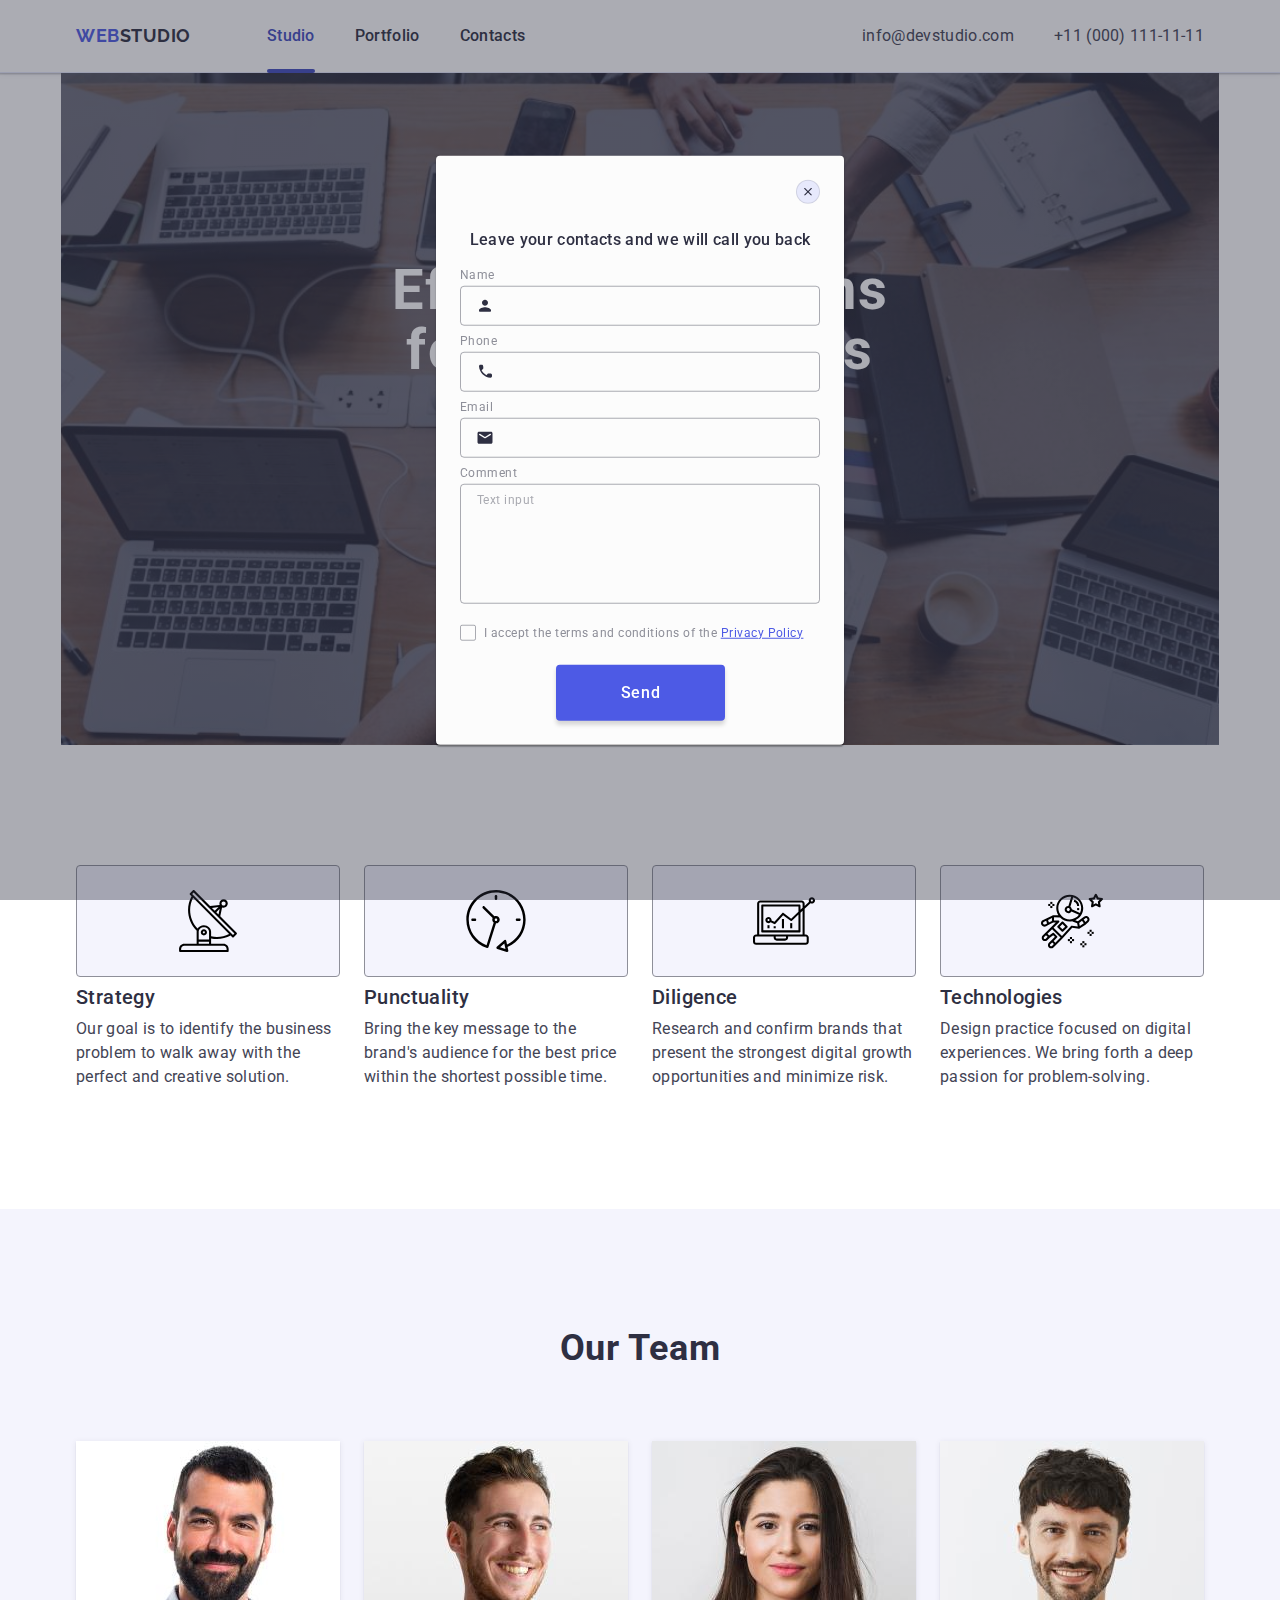
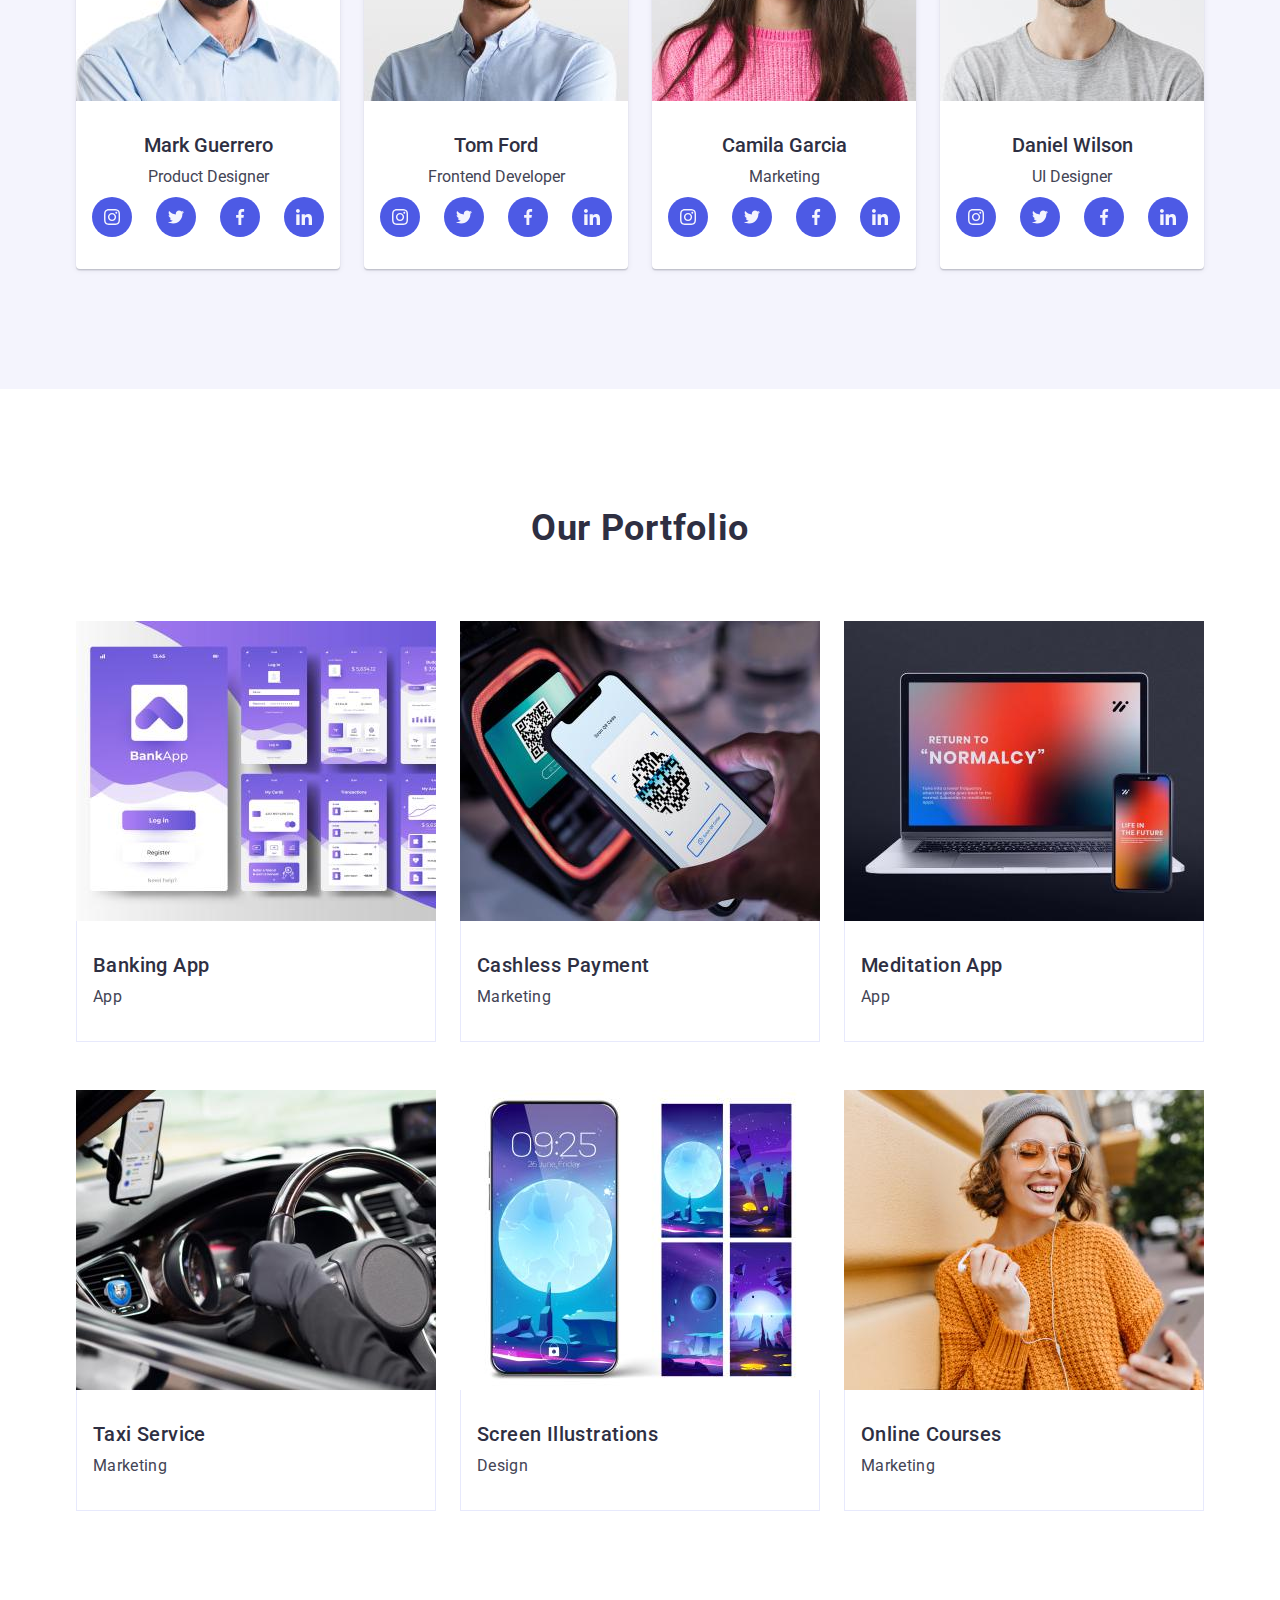
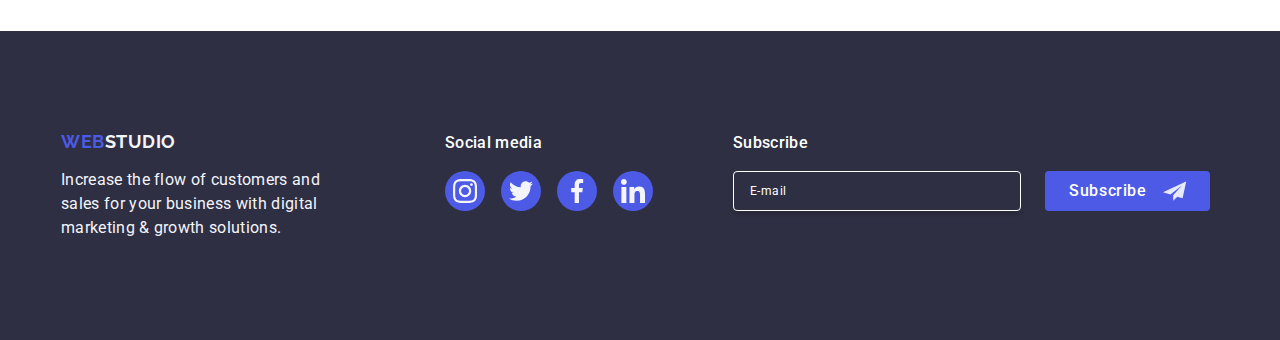
==== commit 6e5b8557: "make adaptive page" ====
--- a/index.html
+++ b/index.html
@@ -20,7 +20,7 @@
     <header class="page-header">
       <div class="container head">
         <nav class="navigation">
-          <a href="./index.html" class="logo-header"
+          <a href="./index.html" class="header-logo logo"
             >Web<span class="logo-header-accent">Studio</span></a
           >
           <ul class="nav-list">
@@ -43,11 +43,104 @@
             </li>
           </ul>
         </address>
+
+        <button class="burger-btn" type="button">
+          <svg class="burger-icon" width="24" height="24">
+            <use href="./images/icons.svg#icon-burger"></use>
+          </svg>
+        </button>
+      </div>
+
+      <div class="mobile-menu">
+        <div class="container mobile-menu-container">
+          <button class="mobile-menu-close">
+            <svg class="close-icon" width="8" height="8">
+              <use href="./images/icons.svg#icon-Close"></use>
+            </svg>
+          </button>
+          <nav class="mobile-menu-nav">
+            <ul class="mobile-menu-nav-list">
+              <li class="mobile-menu-nav-item">
+                <a href="./index.html" class="mobile-menu-nav-link studio"
+                  >Studio</a
+                >
+              </li>
+              <li class="mobile-menu-nav-item">
+                <a href="" class="mobile-menu-nav-link">Portfolio</a>
+              </li>
+              <li class="mobile-menu-nav-item">
+                <a href="" class="mobile-menu-nav-link">Contacts</a>
+              </li>
+            </ul>
+          </nav>
+          <address class="mobile-menu-adrs">
+            <ul class="mobile-menu-adrs-list">
+              <li>
+                <a
+                  href="tel:+110001111111"
+                  class="mobile-menu-adrs-link highlight"
+                  >+11 (000) 111-11-11</a
+                >
+              </li>
+              <li>
+                <a
+                  href="mailto:info@devstudio.com"
+                  class="mobile-menu-adrs-link"
+                  >info@devstudio.com</a
+                >
+              </li>
+            </ul>
+          </address>
+          <div>
+            <ul class="mobile-menu-icons-list">
+              <li class="icons-item">
+                <a
+                  href="https://www.instagram.com/"
+                  target="_blank"
+                  class="soc-link"
+                  ><svg class="soc-icon" width="24" height="24">
+                    <use href="./images/icons.svg#icon-instagram"></use>
+                  </svg>
+                </a>
+              </li>
+              <li class="icons-item">
+                <a
+                  href="https://x.com/?lang=uk"
+                  target="_blank"
+                  class="soc-link"
+                  ><svg class="soc-icon" width="24" height="24">
+                    <use href="./images/icons.svg#icon-twitter"></use>
+                  </svg>
+                </a>
+              </li>
+              <li class="icons-item">
+                <a
+                  href="https://www.facebook.com/"
+                  target="_blank"
+                  class="soc-link"
+                  ><svg class="soc-icon" width="24" height="24">
+                    <use href="./images/icons.svg#icon-facebook"></use>
+                  </svg>
+                </a>
+              </li>
+              <li class="icons-item">
+                <a
+                  href="https://www.linkedin.com/"
+                  target="_blank"
+                  class="soc-link"
+                  ><svg class="soc-icon" width="24" height="24">
+                    <use href="./images/icons.svg#icon-linkedin"></use>
+                  </svg>
+                </a>
+              </li>
+            </ul>
+          </div>
+        </div>
       </div>
     </header>
 
     <main>
-      <section class="section hero">
+      <section class="hero">
         <div class="container hero-cont">
           <h1 class="hero-header">Effective Solutions for Your Business</h1>
           <button type="button" class="hero-btn">Order Service</button>
@@ -65,7 +158,7 @@
                 </svg>
               </div>
               <h3 class="subsection-header offer-header">Strategy</h3>
-              <p class="subsection-text">
+              <p class="subsection-text offer-text">
                 Our goal is to identify the business problem to walk away with
                 the perfect and creative solution.
               </p>
@@ -77,7 +170,7 @@
                 </svg>
               </div>
               <h3 class="subsection-header offer-header">Punctuality</h3>
-              <p class="subsection-text">
+              <p class="subsection-text offer-text">
                 Bring the key message to the brand's audience for the best price
                 within the shortest possible time.
               </p>
@@ -89,7 +182,7 @@
                 </svg>
               </div>
               <h3 class="subsection-header offer-header">Diligence</h3>
-              <p class="subsection-text">
+              <p class="subsection-text offer-text">
                 Research and confirm brands that present the strongest digital
                 growth opportunities and minimize risk.
               </p>
@@ -101,7 +194,7 @@
                 </svg>
               </div>
               <h3 class="subsection-header offer-header">Technologies</h3>
-              <p class="subsection-text">
+              <p class="subsection-text offer-text">
                 Design practice focused on digital experiences. We bring forth a
                 deep passion for problem-solving.
               </p>
@@ -116,14 +209,15 @@
           <ul class="team-list">
             <li class="team-mmbr">
               <img
-                src="./images/img.jpg"
+                srcset="./images/Mark.jpg 1x, ./images/Mark-2.jpg 2x"
+                src="./images/Mark.jpg"
                 alt="smiling man with a beard"
                 width="264"
               />
               <div class="team-descr">
                 <h3 class="subsection-header name">Mark Guerrero</h3>
                 <p class="subsection-text position">Product Designer</p>
-                <!-- <div class="soc-link-icons"> -->
+
                 <ul class="icons-list">
                   <li class="icons-item">
                     <a
@@ -133,9 +227,6 @@
                       ><svg class="team-icon" width="16" height="16">
                         <use href="./images/icons.svg#icon-instagram"></use>
                       </svg>
-                      <!-- <svg class="icon-bckgr" width="40" height="40"> -->
-                      <!-- <use href="./images/icons.svg#icon-Ellipse"></use> -->
-                      <!-- </svg> -->
                     </a>
                   </li>
                   <li class="icons-item">
@@ -169,15 +260,19 @@
                     </a>
                   </li>
                 </ul>
-                <!-- </div> -->
               </div>
             </li>
             <li class="team-mmbr">
-              <img src="./images/img-1.jpg" alt="smiling man" width="264" />
+              <img
+                srcset="./images/Tom.jpg 1x, ./images/Tom-2.jpg 2x"
+                src="./images/Tom.jpg"
+                alt="smiling man"
+                width="264"
+              />
               <div class="team-descr">
                 <h3 class="subsection-header name">Tom Ford</h3>
                 <p class="subsection-text position">Frontend Developer</p>
-                <!-- <div class="soc-link-icons"> -->
+
                 <ul class="icons-list">
                   <li class="icons-item">
                     <a
@@ -220,15 +315,19 @@
                     </a>
                   </li>
                 </ul>
-                <!-- </div> -->
               </div>
             </li>
             <li class="team-mmbr">
-              <img src="./images/img-2.jpg" alt="smiling woman" width="264" />
+              <img
+                srcset="./images/Camila.jpg 1x, ./images/Camila-2.jpg 2x"
+                src="./images/Camila.jpg"
+                alt="smiling woman"
+                width="264"
+              />
               <div class="team-descr">
                 <h3 class="subsection-header name">Camila Garcia</h3>
                 <p class="subsection-text position">Marketing</p>
-                <!-- <div class="soc-link-icons"> -->
+
                 <ul class="icons-list">
                   <li class="icons-item">
                     <a
@@ -271,15 +370,19 @@
                     </a>
                   </li>
                 </ul>
-                <!-- </div> -->
               </div>
             </li>
             <li class="team-mmbr">
-              <img src="./images/img-3.jpg" alt="smiling man" width="264" />
+              <img
+                srcset="./images/Daniel.jpg 1x, ./images/Daniel-2.jpg 2x"
+                src="./images/Daniel.jpg"
+                alt="smiling man"
+                width="264"
+              />
               <div class="team-descr">
                 <h3 class="subsection-header name">Daniel Wilson</h3>
                 <p class="subsection-text position">UI Designer</p>
-                <!-- <div class="soc-link-icons"> -->
+
                 <ul class="icons-list">
                   <li class="icons-item">
                     <a
@@ -322,7 +425,6 @@
                     </a>
                   </li>
                 </ul>
-                <!-- </div> -->
               </div>
             </li>
           </ul>
@@ -335,18 +437,40 @@
           <ul class="products-list">
             <li class="products-item">
               <div class="products-img">
-                <img
-                  src="./images/banking.jpg"
-                  alt="Banking app layout"
-                  width="360"
-                />
-                <!-- <div class="products-hover"> -->
+                <picture>
+                  <source
+                    srcset="./images/banking.jpg 1x, ./images/banking-2.jpg 2x"
+                    media="(min-width: 1158px)"
+                  />
+
+                  <source
+                    srcset="
+                      ./images/banking-tab.jpg   1x,
+                      ./images/banking-tab-2.jpg 2x
+                    "
+                    media="(min-width: 768px)"
+                  />
+
+                  <source
+                    srcset="
+                      ./images/banking-mob.jpg   1x,
+                      ./images/banking-mob-2.jpg 2x
+                    "
+                    media="(max-width: 767px)"
+                  />
+
+                  <img
+                    src="./images/banking.jpg"
+                    alt="Banking app layout"
+                    width="360"
+                  />
+                </picture>
+
                 <p class="products-hover">
                   14 Stylish and User-Friendly App Design Concepts · Task
                   Manager App · Calorie Tracker App · Exotic Fruit Ecommerce App
                   · Cloud Storage App
                 </p>
-                <!-- </div> -->
               </div>
               <div class="app">
                 <h3 class="subsection-header app-title">Banking App</h3>
@@ -355,11 +479,35 @@
             </li>
             <li class="products-item">
               <div class="products-img">
-                <img
-                  src="./images/payment.jpg"
-                  alt="QR code reading on a phone"
-                  width="360"
-                />
+                <picture>
+                  <source
+                    srcset="./images/payment.jpg 1x, ./images/payment-2.jpg 2x"
+                    media="(min-width: 1158px)"
+                  />
+
+                  <source
+                    srcset="
+                      ./images/payment-tab.jpg   1x,
+                      ./images/payment-tab-2.jpg 2x
+                    "
+                    media="(min-width: 768px)"
+                  />
+
+                  <source
+                    srcset="
+                      ./images/payment-mob.jpg   1x,
+                      ./images/payment-mob-2.jpg 2x
+                    "
+                    media="(max-width: 767px)"
+                  />
+
+                  <img
+                    src="./images/payment.jpg"
+                    alt="QR code reading on a phone"
+                    width="360"
+                  />
+                </picture>
+
                 <p class="products-hover">
                   14 Stylish and User-Friendly App Design Concepts · Task
                   Manager App · Calorie Tracker App · Exotic Fruit Ecommerce App
@@ -374,11 +522,38 @@
             </li>
             <li class="products-item">
               <div class="products-img">
-                <img
-                  src="./images/meditation.jpg"
-                  alt="Laptop and a phone with the sentence Return to Normalcy"
-                  width="360"
-                />
+                <picture>
+                  <source
+                    srcset="
+                      ./images/meditation.jpg   1x,
+                      ./images/meditation-2.jpg 2x
+                    "
+                    media="(min-width: 1158px)"
+                  />
+
+                  <source
+                    srcset="
+                      ./images/meditation-tab.jpg   1x,
+                      ./images/meditation-tab-2.jpg 2x
+                    "
+                    media="(min-width: 768px)"
+                  />
+
+                  <source
+                    srcset="
+                      ./images/meditation-mob.jpg   1x,
+                      ./images/meditation-mob-2.jpg 2x
+                    "
+                    media="(max-width: 767px)"
+                  />
+
+                  <img
+                    src="./images/meditation.jpg"
+                    alt="Laptop and a phone with the sentence Return to Normalcy"
+                    width="360"
+                  />
+                </picture>
+
                 <p class="products-hover">
                   14 Stylish and User-Friendly App Design Concepts · Task
                   Manager App · Calorie Tracker App · Exotic Fruit Ecommerce App
@@ -393,11 +568,35 @@
             </li>
             <li class="products-item">
               <div class="products-img">
-                <img
-                  src="./images/taxi.jpg"
-                  alt="driving wheel with phone attached above"
-                  width="360"
-                />
+                <picture>
+                  <source
+                    srcset="./images/taxi.jpg 1x, ./images/taxi-2.jpg 2x"
+                    media="(min-width: 1158px)"
+                  />
+
+                  <source
+                    srcset="
+                      ./images/taxi-tab.jpg   1x,
+                      ./images/taxi-tab-2.jpg 2x
+                    "
+                    media="(min-width: 768px)"
+                  />
+
+                  <source
+                    srcset="
+                      ./images/taxi-mob.jpg   1x,
+                      ./images/taxi-mob-2.jpg 2x
+                    "
+                    media="(max-width: 767px)"
+                  />
+
+                  <img
+                    src="./images/taxi.jpg"
+                    alt="driving wheel with phone attached above"
+                    width="360"
+                  />
+                </picture>
+
                 <p class="products-hover">
                   14 Stylish and User-Friendly App Design Concepts · Task
                   Manager App · Calorie Tracker App · Exotic Fruit Ecommerce App
@@ -412,11 +611,38 @@
             </li>
             <li class="products-item">
               <div class="products-img">
-                <img
-                  src="./images/illustrations.jpg"
-                  alt="phone with picture of a moon on the screen, four differnet pictures to the left"
-                  width="360"
-                />
+                <picture>
+                  <source
+                    srcset="
+                      ./images/illustrations.jpg   1x,
+                      ./images/illustrations-2.jpg 2x
+                    "
+                    media="(min-width: 1158px)"
+                  />
+
+                  <source
+                    srcset="
+                      ./images/illustrations-tab.jpg   1x,
+                      ./images/illustrations-tab-2.jpg 2x
+                    "
+                    media="(min-width: 768px)"
+                  />
+
+                  <source
+                    srcset="
+                      ./images/illustrations-mob.jpg   1x,
+                      ./images/illustrations-mob-2.jpg 2x
+                    "
+                    media="(max-width: 767px)"
+                  />
+
+                  <img
+                    src="./images/illustrations.jpg"
+                    alt="phone with picture of a moon on the screen, four differnet pictures to the left"
+                    width="360"
+                  />
+                </picture>
+
                 <p class="products-hover">
                   14 Stylish and User-Friendly App Design Concepts · Task
                   Manager App · Calorie Tracker App · Exotic Fruit Ecommerce App
@@ -433,11 +659,35 @@
             </li>
             <li class="products-item">
               <div class="products-img">
-                <img
-                  src="./images/courses.jpg"
-                  alt="smiling woman looking at the phone"
-                  width="360"
-                />
+                <picture>
+                  <source
+                    srcset="./images/courses.jpg 1x, ./images/courses-2.jpg 2x"
+                    media="(min-width: 1158px)"
+                  />
+
+                  <source
+                    srcset="
+                      ./images/courses-tab.jpg   1x,
+                      ./images/courses-tab-2.jpg 2x
+                    "
+                    media="(min-width: 768px)"
+                  />
+
+                  <source
+                    srcset="
+                      ./images/courses-mob.jpg   1x,
+                      ./images/courses-mob-2.jpg 2x
+                    "
+                    media="(max-width: 767px)"
+                  />
+
+                  <img
+                    src="./images/courses.jpg"
+                    alt="smiling woman looking at the phone"
+                    width="360"
+                  />
+                </picture>
+
                 <p class="products-hover">
                   14 Stylish and User-Friendly App Design Concepts · Task
                   Manager App · Calorie Tracker App · Exotic Fruit Ecommerce App
@@ -458,7 +708,7 @@
     <footer class="page-footer">
       <div class="container footer-info">
         <div class="copyright">
-          <a href="./index.html" class="logo-footer"
+          <a href="./index.html" class="footer-logo logo"
             >Web<span class="logo-footer-accent">Studio</span></a
           >
           <p class="footer-text">
@@ -552,7 +802,7 @@
                 name="user-name"
                 id="user-name"
               />
-              <svg class="modal-icon" width="18" height="24">
+              <svg class="modal-icon" width="18" height="18">
                 <use href="./images/icons.svg#icon-Name"></use>
               </svg>
             </div>
@@ -606,10 +856,12 @@
               ><span class="checkbox-span">
                 <svg class="check-icon" width="10" height="8">
                   <use href="./images/icons.svg#icon-Check"></use>
-                </svg> </span
-              >I accept the terms and conditions of the
-
-              <a class="checkbox-a" href="">Privacy Policy</a>
+                </svg>
+              </span>
+              <span
+                >I accept the terms and conditions of the
+                <a class="checkbox-a" href="">Privacy Policy</a>
+              </span>
             </label>
           </div>
 
--- a/css/styles.css
+++ b/css/styles.css
@@ -1,17 +1,18 @@
+.hidden {
+  display: none;
+}
+
 body {
   font-family: 'Roboto', sans-serif;
   color: #434455;
-  font-size: 16px;
-  line-height: 1.5;
-  letter-spacing: 0.02em;
-  background-color: #ffffff;
-  min-height: 100vh;
-  display: flex;
-  flex-direction: column;
-}
-
-main {
-  flex-grow: 1;
+  background-color: #fff;
+}
+
+ul,
+ol {
+  list-style-type: none;
+  margin: 0;
+  padding: 0;
 }
 
 h1,
@@ -19,194 +20,409 @@
 h3,
 h4,
 h5,
-h6 {
-  margin: 0;
-}
-
+h6,
 p {
   margin: 0;
 }
 
 a {
   text-decoration: none;
+  font-style: normal;
   color: #434455;
-}
-
-ul {
-  list-style-type: none;
-  margin: 0;
-  padding: 0;
 }
 
 img {
   display: block;
   max-width: 100%;
-  object-fit: cover;
-}
+  height: auto;
+}
+
+button {
+  cursor: pointer;
+}
+
+.close-icon {
+  fill: #2e2f42;
+  transition: fill 250ms cubic-bezier(0.4, 0, 0.2, 1);
+}
+
+.visually-hidden {
+  position: absolute;
+  white-space: nowrap;
+  overflow: hidden;
+  width: 1px;
+  height: 1px;
+  margin: -1px;
+  border: 0;
+  padding: 0;
+  clip: rect(0 0 0 0);
+  clip-path: inset(100%);
+}
+
+/* mobile first */
 
 .container {
-  max-width: 1158px;
-
+  max-width: 320px;
+  padding: 0 16px;
   margin: 0 auto;
-  margin-left: auto;
-  margin-right: auto;
-  padding-left: 15px;
-  padding-right: 15px;
 }
 
 .section {
-  padding-top: 120px;
-  padding-bottom: 120px;
-}
+  padding-top: 96px;
+  padding-bottom: 96px;
+}
+
+@media screen and (min-width: 768px) {
+  .container {
+    max-width: 768px;
+  }
+}
+
+@media screen and (min-width: 1158px) {
+  .container {
+    max-width: 1158px;
+    padding: 0 15px;
+  }
+
+  .section {
+    padding-top: 120px;
+    padding-bottom: 120px;
+  }
+}
+
 /* -------------------HEADER----------------- */
 
 .page-header {
   border-bottom: 1px solid #e7e9fc;
-  box-shadow: 0px 2px 1px rgba(46, 47, 66, 0.08),
-    0px 1px 1px rgba(46, 47, 66, 0.16), 0px 1px 6px rgba(46, 47, 66, 0.08);
-}
-
-/* .page-header.container {
-  /* padding-left: 15px;
-  padding-right: 15x;
-}*/
+  box-shadow: 0 1px 6px 0 rgba(46, 47, 66, 0.08),
+    0 1px 1px 0 rgba(46, 47, 66, 0.16), 0 2px 1px 0 rgba(46, 47, 66, 0.08);
+}
 
 .head {
   display: flex;
-}
-
-header .container {
+  align-items: center;
   justify-content: space-between;
 }
 
-.logo-header {
+.nav-list,
+.address {
+  display: none;
+}
+
+.logo {
   text-transform: uppercase;
+  font-family: 'Raleway', sans-serif;
   font-weight: 700;
   font-size: 18px;
-  font-family: 'Raleway', sans-serif;
   line-height: 1.17;
   letter-spacing: 0.03em;
+
   color: #4d5ae5;
-  padding-top: 24px;
-  padding-bottom: 24px;
-  margin-right: 76px;
-}
+}
+
 .logo-header-accent {
   color: #2e2f42;
 }
 
-.navigation {
-  display: flex;
+.header-logo {
+  padding: 16px 0;
+  display: block;
+}
+
+.burger-btn {
+  padding: 0;
+  border: none;
+  background-color: transparent;
+}
+
+.burger-icon {
+  display: block;
+  fill: #2f2f37;
+}
+
+@media screen and (min-width: 768px) {
+  .burger-btn {
+    display: none;
+  }
+
+  .navigation {
+    display: flex;
+    align-items: center;
+  }
+
+  .nav-list {
+    display: flex;
+    align-items: center;
+    gap: 40px;
+  }
+
+  .header-logo {
+    padding: 24px 0;
+    margin-right: 120px;
+  }
+
+  .nav-link {
+    display: block;
+    padding: 24px 0;
+    font-weight: 500;
+    font-size: 16px;
+    line-height: 1.5;
+    letter-spacing: 0.02em;
+    color: #2e2f42;
+
+    transition: color 250ms cubic-bezier(0.4, 0, 0.2, 1);
+  }
+
+  .nav-link.studio {
+    position: relative;
+  }
+
+  .nav-link.studio::after {
+    content: '';
+
+    position: absolute;
+    left: 0;
+    bottom: -1px;
+
+    width: 100%;
+    height: 4px;
+    border-radius: 2px;
+
+    background-color: #404bbf;
+  }
+
+  .address {
+    font-style: normal;
+    display: block;
+  }
+
+  .adrs-list {
+    display: flex;
+    flex-direction: column;
+    gap: 12px;
+  }
+
+  .adrs-link {
+    display: block;
+    font-size: 12px;
+    line-height: 1.17;
+    letter-spacing: 0.04em;
+    color: #434455;
+
+    transition: color 250ms cubic-bezier(0.4, 0, 0.2, 1);
+  }
+
+  .nav-link:hover,
+  .nav-link:focus,
+  .adrs-link:hover,
+  .adrs-link:focus,
+  .nav-link.studio {
+    color: #404bbf;
+  }
+}
+
+@media screen and (min-width: 1158px) {
+  .header-logo {
+    margin-right: 76px;
+  }
+
+  .adrs-list {
+    flex-direction: row;
+    align-items: center;
+    gap: 40px;
+  }
+
+  .adrs-link {
+    padding: 24px 0;
+    font-size: 16px;
+    line-height: 1.5;
+    letter-spacing: 0.02em;
+  }
+}
+
+/* -------------------MOBILE MENU ------------------- */
+
+.mobile-menu {
+  position: fixed;
+  top: 0;
+  left: 0;
+  width: 100%;
+  height: 100%;
+  background-color: #fff;
+
+  opacity: 0;
+  visibility: hidden;
+  pointer-events: none;
+
+  transition: opacity 250ms cubic-bezier(0.4, 0, 0.2, 1),
+    visibility 250ms cubic-bezier(0.4, 0, 0.2, 1);
+}
+
+.mobile-menu.is-open {
+  opacity: 1;
+  visibility: visible;
+  pointer-events: auto;
+}
+
+.mobile-menu-container {
+  position: relative;
+  padding-top: 72px;
+  padding-bottom: 40px;
+
+  display: flex;
+  flex-direction: column;
+  height: 100%;
+}
+
+.mobile-menu-close {
+  position: absolute;
+  top: 24px;
+  right: 24px;
+
+  width: 24px;
+  height: 24px;
+  padding: 0;
+
+  border-radius: 50%;
+  border: 1px solid rgba(0, 0, 0, 0.1);
+  background-color: #fcfcfe;
+
+  display: flex;
+  justify-content: center;
   align-items: center;
-  flex-wrap: wrap;
-}
-
-.nav-list {
+
+  transition: background-color 250ms cubic-bezier(0.4, 0, 0.2, 1),
+    border 250ms cubic-bezier(0.4, 0, 0.2, 1);
+}
+
+.mobile-menu-close:hover,
+.mobile-menu-close:focus {
+  background-color: #404bbf;
+  border: none;
+}
+
+.mobile-menu-close:hover > .close-icon,
+.mobile-menu-close:focus > .close-icon {
+  fill: #fff;
+}
+
+.mobile-menu-nav {
+  margin-bottom: auto;
+}
+
+.mobile-menu-nav-item:not(:last-child) {
+  margin-bottom: 40px;
+}
+
+.mobile-menu-nav-link {
+  font-weight: 700;
+  font-size: 36px;
+  line-height: 111%;
+  letter-spacing: 0.02em;
+  color: #2e2f42;
+}
+
+.mobile-menu-nav-link:hover,
+.mobile-menu-nav-link:focus {
+  color: #404bbf;
+}
+
+.mobile-menu-nav-link.studio {
+  color: #404bbf;
+}
+
+.mobile-menu-adrs-list {
+  display: flex;
+  flex-direction: column;
+  gap: 24px;
+  margin-bottom: 48px;
+}
+
+.mobile-menu-adrs-link {
   font-weight: 500;
-  color: #2e2f42;
-  display: flex;
+  font-size: 20px;
+  line-height: 120%;
+  letter-spacing: 0.02em;
+}
+
+.mobile-menu-adrs-link.highlight {
+  color: #4d5ae5;
+}
+
+@media screen and (min-width: 768px) {
+  .mobile-menu {
+    display: none;
+  }
+}
+
+.mobile-menu-icons-list {
+  display: flex;
+  justify-content: space-between;
+  gap: 40px;
+
+  align-self: center;
+  padding-left: 0;
+  padding-bottom: 0;
+  margin-top: 8px;
+  margin-bottom: 0;
+}
+
+.icons-item {
+  flex-shrink: 0;
+  width: 40px;
+  height: 40px;
+}
+
+.soc-link {
+  width: 100%;
+  height: 100%;
+  display: flex;
+  justify-content: center;
   align-items: center;
-  flex-wrap: wrap;
-  gap: 40px;
-}
-
-.nav-link {
-  color: #2e2f42;
-  letter-spacing: 0.02em;
-  text-decoration: none;
-  padding-top: 24px;
-  padding-bottom: 24px;
-}
-
-.studio {
-  position: relative;
-  color: #404bbf;
-  transition: color 250ms cubic-bezier(0.4, 0, 0.2, 1);
-}
-.nav-link:hover,
-.nav-link:focus {
-  color: #404bbf;
-}
-
-.studio::after {
-  content: '';
-  width: 100%;
-  position: absolute;
-  left: 0;
-  bottom: -1px;
-  border-radius: 2px;
-  height: 4px;
-  background-color: #404bbf;
-}
-
-/* .nav-link:active {
-  color: #404bbf;
-} */
-/* .nav-link:hover::after {
-  border-radius: 2px;
-  height: 4px;
-  background-color: #404bbf;
-  position: relative;
-  top: 23px;
-} */
-
-.address {
-  font-style: normal;
-  padding-top: 24px;
-  padding-bottom: 24px;
-}
-
-.adrs-list {
-  display: flex;
-  align-items: center;
-  flex-wrap: wrap;
-  gap: 40px;
-}
-
-.adrs-link {
-  transition: color 250ms cubic-bezier(0.4, 0, 0.2, 1);
-}
-
-.adrs-link:hover,
-.adrs-link:focus {
-  color: #404bbf;
-}
-.adrs-link:active {
-  color: #404bbf;
-  text-decoration: underline;
+  border-radius: 50%;
+  background-color: #4d5ae5;
+  transition: background-color 250ms cubic-bezier(0.4, 0, 0.2, 1);
+}
+
+.soc-link:hover,
+.soc-link:focus {
+  background-color: #31d0aa;
+}
+
+.soc-icon {
+  fill: #f4f4fd;
 }
 
 /* ---------------------HERO--------------------- */
 
 .hero {
-  padding-top: 188px;
-  padding-bottom: 188px;
+  padding: 72px 0;
+
   margin: 0 auto;
-}
-
-.hero-header {
-  font-weight: 700;
-  font-size: 56px;
-  line-height: 1.07;
-  text-align: center;
-  letter-spacing: 0.02em;
-  color: #ffffff;
-  max-width: 496px;
-  margin: 0 auto;
-}
-
-.hero {
+
   background-image: linear-gradient(
       to bottom,
       rgba(46, 47, 66, 0.7),
       rgba(46, 47, 66, 0.7)
     ),
-    url(../images/people-office.jpg);
+    url(../images/people-office-mob-1.jpg);
+  max-width: 320px;
   background-repeat: no-repeat;
   background-position: center;
   background-size: cover;
-  max-width: 1440px;
-}
+}
+
+@media screen and (min-resolution: 2dppx) {
+  .hero {
+    background-image: linear-gradient(
+        to bottom,
+        rgba(46, 47, 66, 0.7),
+        rgba(46, 47, 66, 0.7)
+      ),
+      url(../images/people-office-mob-2.jpg);
+  }
+}
+
 .hero-cont {
   display: flex;
   flex-direction: column;
@@ -214,17 +430,28 @@
   flex-wrap: wrap;
 }
 
+.hero-header {
+  font-weight: 700;
+  font-size: 36px;
+  line-height: 111%;
+  letter-spacing: 0.02em;
+  color: #ffffff;
+  text-align: center;
+  max-width: 216px;
+  margin: 0 auto 72px;
+}
+
 .hero-btn {
   font-family: 'Roboto', sans-serif;
   font-weight: 500;
+  font-size: 16px;
   line-height: 1.5;
   letter-spacing: 0.04em;
   color: #ffffff;
   background-color: #4d5ae5;
-  cursor: pointer;
+
   border-radius: 4px;
   padding: 16px 32px;
-  margin-top: 48px;
   display: block;
   min-width: 169px;
   height: 56px;
@@ -237,91 +464,228 @@
   background-color: #404bbf;
 }
 
+@media screen and (min-width: 768px) {
+  .hero {
+    padding-top: 112px;
+    padding-bottom: 112px;
+
+    background-image: linear-gradient(
+        to bottom,
+        rgba(46, 47, 66, 0.7),
+        rgba(46, 47, 66, 0.7)
+      ),
+      url(../images/people-office-tab-1.jpg);
+    max-width: 768px;
+  }
+
+  @media screen and (min-resolution: 2dppx) {
+    .hero {
+      background-image: linear-gradient(
+          to bottom,
+          rgba(46, 47, 66, 0.7),
+          rgba(46, 47, 66, 0.7)
+        ),
+        url(../images/people-office-tab-2.jpg);
+    }
+  }
+
+  .hero-header {
+    font-size: 56px;
+    line-height: 1.07;
+    max-width: 496px;
+  }
+
+  .hero-btn {
+    margin-top: 36px;
+  }
+}
+
+@media screen and (min-width: 1158px) {
+  .hero {
+    padding-top: 188px;
+    padding-bottom: 188px;
+    max-width: 1158px;
+    background-image: linear-gradient(
+        to bottom,
+        rgba(46, 47, 66, 0.7),
+        rgba(46, 47, 66, 0.7)
+      ),
+      url(../images/people-office-1.jpg);
+  }
+
+  @media screen and (min-resolution: 2dppx) {
+    .hero {
+      background-image: linear-gradient(
+          to bottom,
+          rgba(46, 47, 66, 0.7),
+          rgba(46, 47, 66, 0.7)
+        ),
+        url(../images/people-office-2.jpg);
+    }
+  }
+
+  .hero-btn {
+    margin-top: 48px;
+  }
+}
+
 /*---------------------SECTION OFFERS--------------------- */
 
 .icon-offer {
-  display: flex;
-  align-items: center;
-  justify-content: center;
-  border: 1px solid #8e8f99;
-  border-radius: 4px;
-  width: 264px;
-  height: 112px;
-  padding: 24px 100px;
-  background: #f4f4fd;
+  display: none;
+}
+
+.offer-header {
+  font-weight: 700;
+  font-size: 36px;
+  line-height: 111%;
+  letter-spacing: 0.02em;
+  text-align: center;
+  color: #2e2f42;
+
   margin-bottom: 8px;
 }
 
-.section-header {
-  font-size: 36px;
-  line-height: 1.11;
-  text-align: center;
+.offer-text {
+  font-weight: 500;
+  font-size: 16px;
+  line-height: 150%;
   letter-spacing: 0.02em;
-  text-transform: capitalize;
-  color: #2e2f42;
-}
-
-.subsection-header {
-  font-weight: 500;
-  font-size: 20px;
-  line-height: 1.2;
-  letter-spacing: 0.02em;
-  color: #2e2f42;
-}
-
-.visually-hidden {
-  position: absolute;
-  width: 1px;
-  height: 1px;
-  margin: -1px;
-  border: 0;
-  padding: 0;
-  white-space: nowrap;
-  clip-path: inset(100%);
-  clip: rect(0 0 0 0);
-  overflow: hidden;
+  color: #434455;
 }
 
 .offer-list {
   display: flex;
   flex-wrap: wrap;
-  gap: 24px;
+  gap: 72px;
   margin: 0;
   padding: 0;
-}
-
-.offer-item {
-  width: calc((100% - 72px) / 4);
-}
-.offer-header {
-  margin-bottom: 8px;
+
+  max-width: 1158px;
+}
+
+@media screen and (min-width: 768px) {
+  .offer-header {
+    text-align: left;
+  }
+
+  .offer-list {
+    flex-direction: row;
+    flex-wrap: wrap;
+    gap: 24px;
+  }
+  .offer-item {
+    flex-basis: calc((100% - 24px) / 2);
+  }
+}
+
+@media screen and (min-width: 1158px) {
+  .icon-offer {
+    display: flex;
+    align-items: center;
+    justify-content: center;
+    border: 1px solid #8e8f99;
+    border-radius: 4px;
+    width: 264px;
+    height: 112px;
+    padding: 24px 100px;
+    background: #f4f4fd;
+    margin-bottom: 8px;
+  }
+
+  .offer-header {
+    font-weight: 500;
+    font-size: 20px;
+    line-height: 1.2;
+    text-align: left;
+  }
+
+  .offer-text {
+    font-weight: 400;
+    font-size: 16px;
+    line-height: 150%;
+  }
+
+  .offer-list {
+    flex-direction: row;
+    gap: 24px;
+  }
+
+  .offer-item {
+    flex-basis: calc((100% - 72px) / 4);
+  }
 }
 
 /* ---------------------SECTION TEAM--------------------- */
 
 .team {
   background-color: #f4f4fd;
-  margin: 0;
-  padding-top: 120px;
-  padding-bottom: 120px;
 }
 
 .team-h {
   text-align: center;
   margin-bottom: 72px;
   margin-top: 0;
+
+  font-weight: 700;
+  font-size: 36px;
+  line-height: 111%;
+  letter-spacing: 0.02em;
+  color: #2e2f42;
 }
 
 .team-list {
   display: flex;
+  flex-direction: column;
   flex-wrap: wrap;
-  gap: 24px;
+  gap: 72px;
   align-items: center;
+  justify-content: center;
+}
+
+@media screen and (min-width: 768px) {
+  .team-list {
+    flex-direction: row;
+    padding: 0 92px;
+    column-gap: 24px;
+    row-gap: 64px;
+    margin: 0 auto;
+  }
+  .team-mmbr {
+    flex-basis: calc((100% - 24px) / 2);
+  }
+}
+
+@media screen and (min-width: 1158px) {
+  .team {
+    background-color: #f4f4fd;
+    margin: 0;
+    padding-top: 120px;
+    padding-bottom: 120px;
+  }
+
+  .team-h {
+    text-align: center;
+    margin-bottom: 72px;
+    margin-top: 0;
+  }
+
+  .team-list {
+    display: flex;
+    flex-wrap: wrap;
+    gap: 24px;
+    align-items: center;
+    padding: 0;
+  }
+
+  .team-mmbr {
+    flex-basis: calc((100% - 72px) / 4);
+  }
 }
 
 .team-mmbr {
   background-color: #ffffff;
-  width: calc((100% - 72px) / 4);
+
   padding: 0 0 0 0;
   border-radius: 0px 0px 4px 4px;
   box-shadow: 0 2px 1px 0 rgba(46, 47, 66, 0.08),
@@ -329,16 +693,27 @@
 }
 
 .team-descr {
-  padding: 32px 0 32px;
+  padding: 32px 0;
 }
 
 .name {
   text-align: center;
   margin-bottom: 8px;
+
+  color: #2e2f42;
+  font-weight: 500;
+  font-size: 20px;
+  line-height: 120%;
 }
 
 .position {
   text-align: center;
+  margin-bottom: 8px;
+
+  color: #434455;
+  font-weight: 400;
+  font-size: 16px;
+  line-height: 150%;
 }
 
 .soc-link-icons {
@@ -387,34 +762,69 @@
 }
 
 /* ---------------------SECTION PRODUCTS--------------------- */
-
-.products-list {
-  display: flex;
-  flex-wrap: wrap;
-  column-gap: 24px;
-  row-gap: 48px;
-  padding: 0;
-}
-
 .products-header {
   margin-bottom: 72px;
+  font-weight: 700;
+  font-size: 36px;
+  line-height: 111%;
+  letter-spacing: 0.02em;
+  text-align: center;
+  color: #2e2f42;
+}
+
+.products-list {
+  display: flex;
+  flex-wrap: wrap;
+  gap: 48px;
+  padding: 0;
 }
 
 .products-item {
-  width: calc((100% - 48px) / 3);
-  transition: box-shadow 250ms cubic-bezier(0.4, 0, 0.2, 1);
-}
-
-.products-item:hover {
   box-shadow: 0 2px 1px 0 rgba(46, 47, 66, 0.08),
     0 1px 1px 0 rgba(46, 47, 66, 0.16), 0 1px 6px 0 rgba(46, 47, 66, 0.08);
-
-  cursor: pointer;
+}
+
+@media screen and (min-width: 768px) {
+  .products-list {
+    column-gap: 24px;
+    row-gap: 72px;
+  }
+
+  .products-item {
+    flex-basis: calc((100% - 24px) / 2);
+  }
+}
+
+@media screen and (min-width: 1158px) {
+  .products-list {
+    display: flex;
+    flex-wrap: wrap;
+    column-gap: 24px;
+    row-gap: 48px;
+  }
+
+  .products-item {
+    flex-basis: calc((100% - 48px) / 3);
+    box-shadow: none;
+    transition: box-shadow 250ms cubic-bezier(0.4, 0, 0.2, 1);
+  }
+
+  .products-item:hover {
+    box-shadow: 0 2px 1px 0 rgba(46, 47, 66, 0.08),
+      0 1px 1px 0 rgba(46, 47, 66, 0.16), 0 1px 6px 0 rgba(46, 47, 66, 0.08);
+
+    cursor: pointer;
+  }
 }
 
 .products-img {
   position: relative;
   overflow: hidden;
+}
+
+.products-img picture {
+  max-width: 100%;
+  flex-shrink: 0;
 }
 
 .products-hover {
@@ -445,56 +855,51 @@
 
 .app-title {
   margin-bottom: 8px;
+  font-weight: 500;
+  font-size: 20px;
+  line-height: 120%;
+  letter-spacing: 0.02em;
+  color: #2e2f42;
+}
+
+.app-descr {
+  font-weight: 400;
+  font-size: 16px;
+  line-height: 150%;
+  letter-spacing: 0.02em;
+  color: #434455;
 }
 
 /* ---------------------FOOTER--------------------- */
 
 .page-footer {
   background-color: #2e2f42;
-  padding-top: 100px;
-  padding-bottom: 100px;
+  padding-top: 96px;
+  padding-bottom: 96px;
 }
 
 .footer-info {
   display: flex;
-  align-items: baseline;
-}
-
-.copyright {
-  margin-right: 120px;
+  flex-direction: column;
+  gap: 72px;
+}
+
+.footer-logo {
+  display: flex;
+  justify-content: center;
+  margin-bottom: 16px;
+}
+
+.logo-footer-accent {
+  color: #f4f4fd;
 }
 
 .footer-text {
   color: #f4f4fd;
-  display: block;
-  max-width: 264px;
-}
-
-.logo-footer {
-  font-family: 'Raleway', sans-serif;
-  font-weight: 700;
-  font-size: 18px;
-  text-transform: uppercase;
-  line-height: 1.17;
-  letter-spacing: 0.03em;
-  color: #4d5ae5;
-  display: inline-block;
-  margin-bottom: 16px;
-}
-
-.logo-footer-accent {
-  color: #f4f4fd;
-}
-/* 
-
-
-*/
-.soc-med {
-  display: block;
-  justify-content: flex-end;
-  align-items: flex-end;
-
-  margin-right: 80px;
+  font-weight: 400;
+  font-size: 16px;
+  line-height: 150%;
+  letter-spacing: 0.02em;
 }
 
 .soc-med-txt {
@@ -503,16 +908,15 @@
   line-height: 1.5;
   letter-spacing: 0.02em;
   color: #ffffff;
+
   margin-bottom: 16px;
+  text-align: center;
 }
 
 .soc-med-list {
   display: flex;
   gap: 16px;
-  flex-shrink: 0;
-  align-self: center;
-
-  margin-top: 16px;
+  justify-content: center;
 }
 
 .soc-med-item {
@@ -520,28 +924,9 @@
   height: 40px;
 }
 
-.soc-link {
-  display: flex;
+.footer-input-container {
   justify-content: center;
   align-items: center;
-  width: 100%;
-  height: 100%;
-  border-radius: 50%;
-
-  background-color: #4d5ae5;
-  transition: background-color 250ms cubic-bezier(0.4, 0, 0.2, 1);
-}
-
-.soc-link:hover,
-.soc-link:focus {
-  background-color: #31d0aa;
-}
-
-.soc-icon {
-  fill: #f4f4fd;
-}
-
-.footer-input-container {
 }
 
 .footer-input-p {
@@ -552,20 +937,21 @@
   letter-spacing: 0.02em;
   color: #fff;
   border: none;
+  text-align: center;
 }
 
 .subscribe-form {
   display: flex;
+  flex-direction: column;
   gap: 24px;
 }
 
 .footer-input {
-  width: 264px;
+  width: 288px;
   height: 40px;
-  border: 1px solid #fff;
+  border: 1px solid rgba(255, 255, 255, 0.3);
   border-radius: 4px;
   background-color: transparent;
-  box-shadow: 0px 4px 4px rgba(0, 0, 0, 0.15);
 
   font-weight: 400;
   font-size: 12px;
@@ -575,19 +961,18 @@
 
   padding-left: 16px;
   padding-top: 8px;
+  padding-bottom: 8px;
 }
 
 .footer-input::placeholder {
-  font-weight: 400;
-  font-size: 12px;
-  line-height: 2;
-  letter-spacing: 0.04em;
-  color: #fff;
+  color: rgba(255, 255, 255, 0.6);
 }
 
 .footer-btn {
-  min-width: 165px;
+  max-width: 165px;
   height: 40px;
+
+  align-self: center;
 
   display: flex;
   justify-content: center;
@@ -618,6 +1003,77 @@
 .footer-btn-icon {
   margin-left: 16px;
   fill: #e7e9fc;
+}
+
+@media screen and (min-width: 768px) {
+  .footer-info {
+    padding-left: 108px;
+    display: flex;
+    flex-direction: row;
+    flex-wrap: wrap;
+    gap: 0;
+  }
+
+  .footer-logo {
+    justify-content: left;
+  }
+
+  .footer-text {
+    color: #f4f4fd;
+    display: block;
+    max-width: 264px;
+    margin-right: 24px;
+    margin-bottom: 72px;
+  }
+
+  .soc-med-txt {
+    text-align: left;
+  }
+
+  .footer-input-container {
+    min-width: 458px;
+  }
+
+  .footer-input-p {
+    text-align: left;
+  }
+
+  .subscribe-form {
+    flex-direction: row;
+    gap: 24px;
+  }
+}
+
+@media screen and (min-width: 1158px) {
+  .page-footer {
+    padding-top: 100px;
+    padding-bottom: 100px;
+  }
+
+  .footer-info {
+    padding: 0 0;
+  }
+
+  .footer-text {
+    margin-bottom: 0;
+    margin-right: 120px;
+  }
+
+  .soc-med {
+    margin-right: 80px;
+  }
+
+  .footer-input {
+    border: 1px solid #fff;
+
+    box-shadow: 0px 4px 4px rgba(0, 0, 0, 0.15);
+
+    color: #fff;
+  }
+
+  .footer-input::placeholder {
+    color: #fff;
+  }
 }
 
 /* ---------------------MODAL--------------------- */
@@ -653,8 +1109,8 @@
   position: absolute;
   top: 50%;
   left: 50%;
-  width: 408px;
-  min-height: 584px;
+  width: 288px;
+  min-height: 623px;
   transform: translate(-50%, -50%);
   overflow-y: auto;
 
@@ -667,8 +1123,23 @@
 
   padding-top: 72px;
   padding-bottom: 24px;
-  padding-left: 24px;
-  padding-right: 24px;
+  padding-left: 16px;
+  padding-right: 16px;
+}
+
+@media screen and (min-width: 768px) {
+  .modal {
+    width: 408px;
+    min-height: 584px;
+
+    padding-left: 24px;
+    padding-right: 24px;
+  }
+
+  .modal-submit-btn {
+    margin-left: 95px;
+    margin-right: 96px;
+  }
 }
 
 .modal-overlay:not(.is-open) .modal {
@@ -852,6 +1323,8 @@
   align-items: center;
   margin-right: 8px;
 
+  flex-shrink: 0;
+
   fill: transparent;
 
   transition: background-color 250ms cubic-bezier(0.4, 0, 0.2, 1),
@@ -864,9 +1337,12 @@
   line-height: 1.17;
   letter-spacing: 0.04em;
   color: #8e8f99;
-}
-
-.checkbox-terms:checked + .checkbox-label span {
+
+  display: flex;
+  align-items: center;
+}
+
+.checkbox-terms:checked + .checkbox-label .checkbox-span {
   border: none;
   background-color: #404bbf;
   fill: #f4f4fd;
@@ -885,8 +1361,10 @@
   display: block;
   min-width: 169px;
   height: 56px;
-  margin-left: 95px;
-  margin-right: 96px;
+  margin-left: 60px;
+  margin-right: 59px;
+
+  align-self: center;
 
   font-family: 'Roboto', sans-serif;
   font-weight: 500;
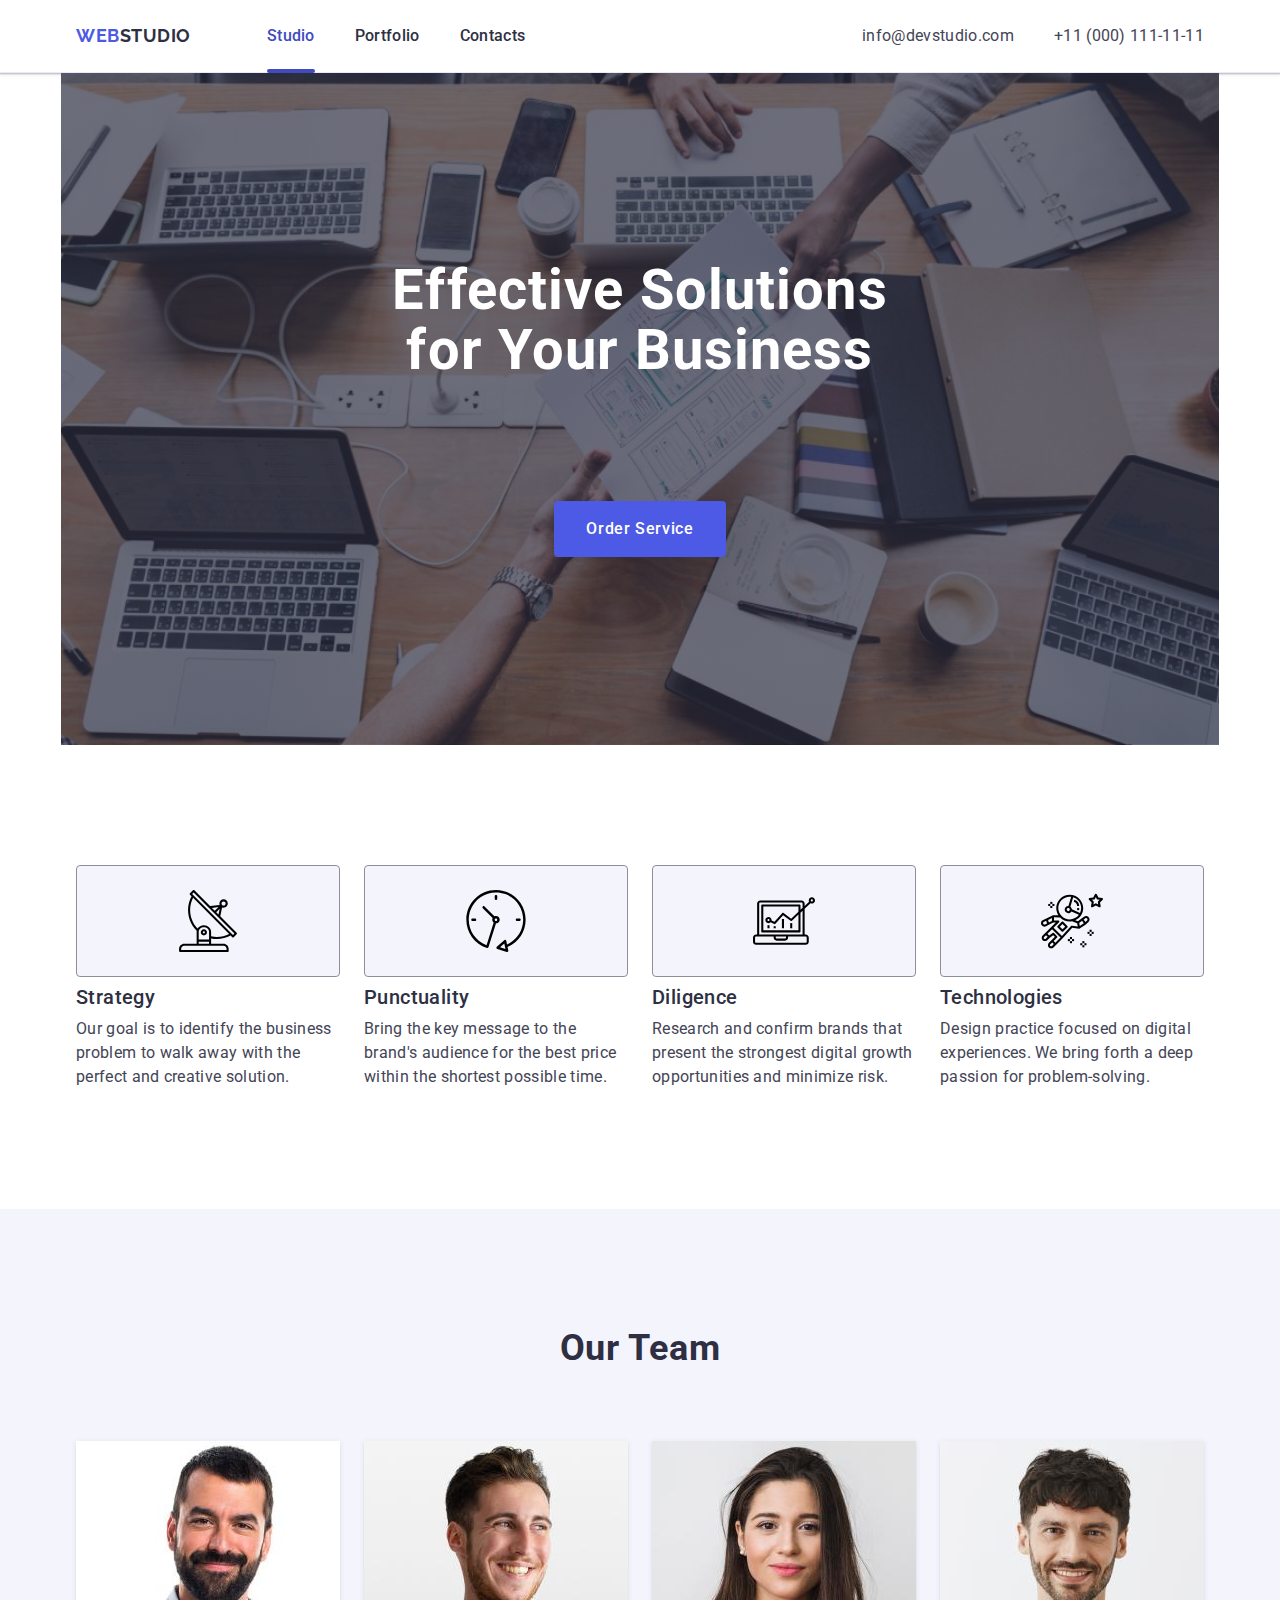
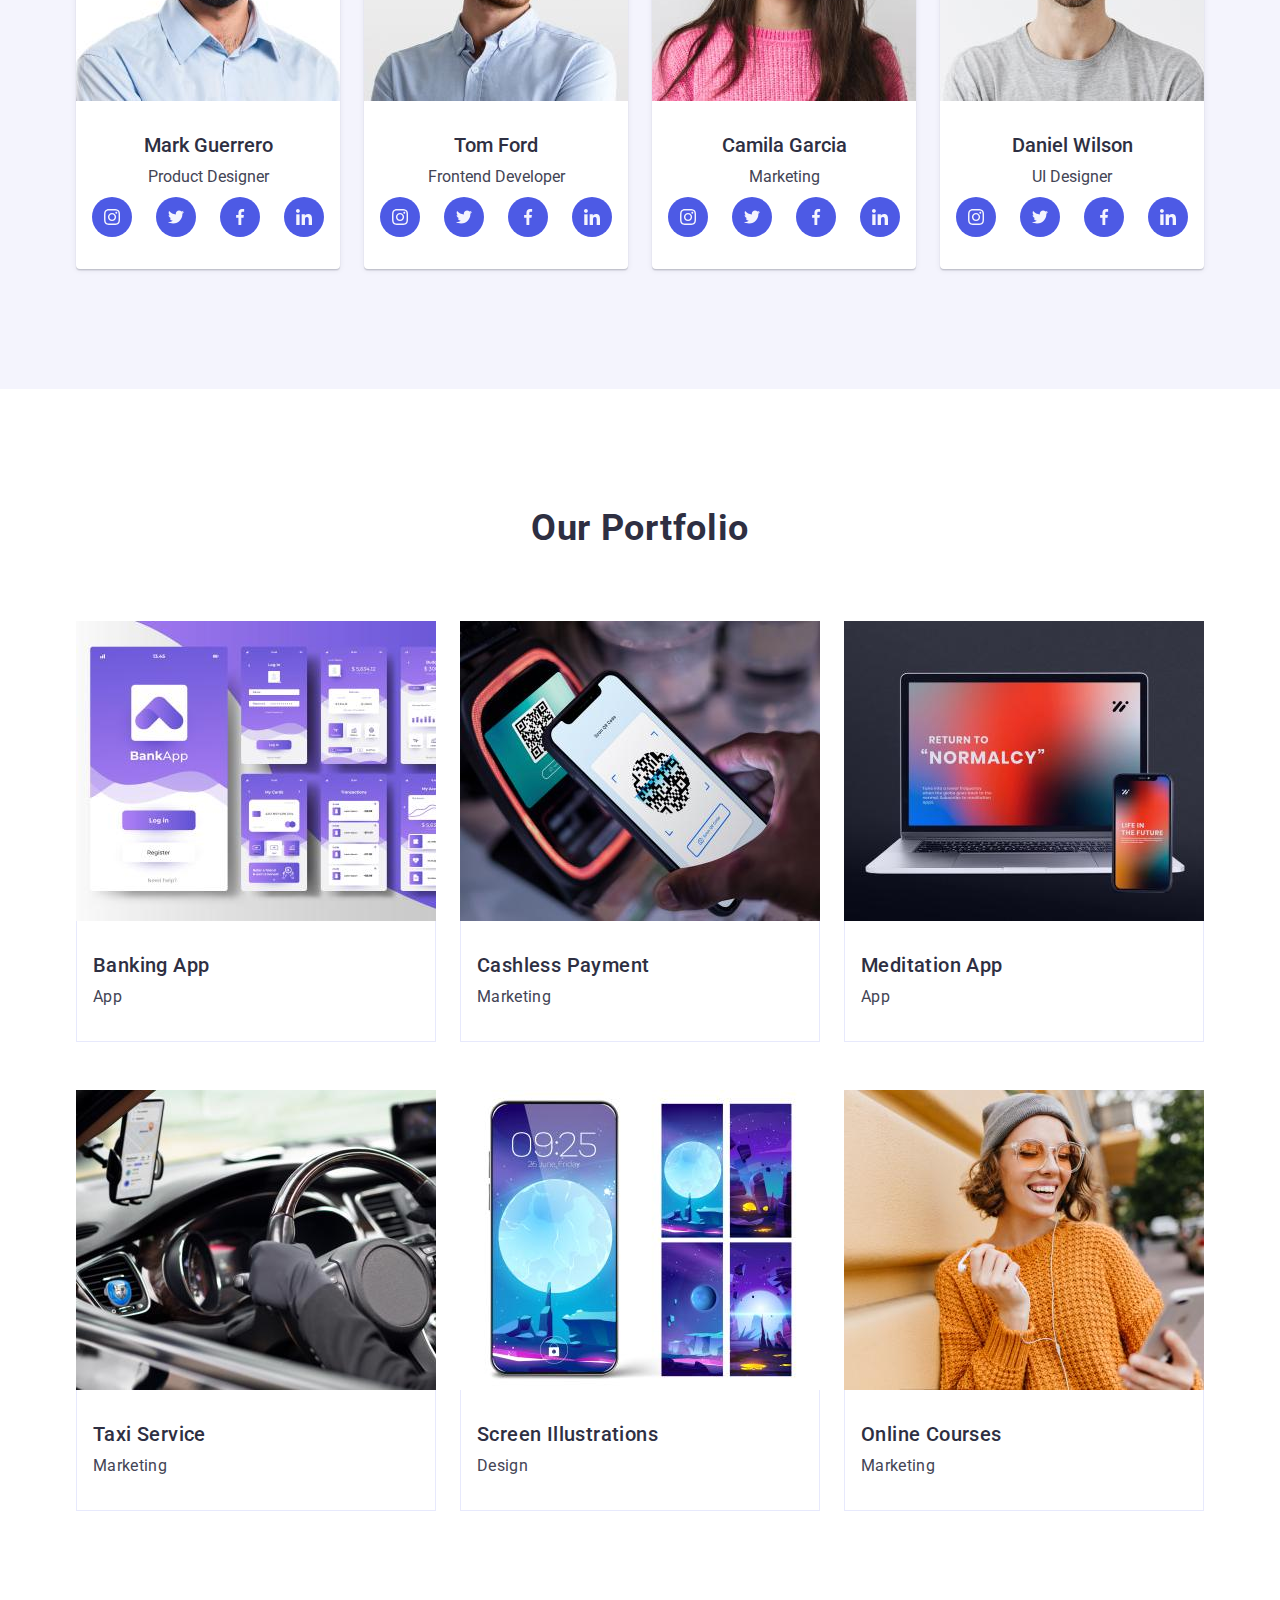
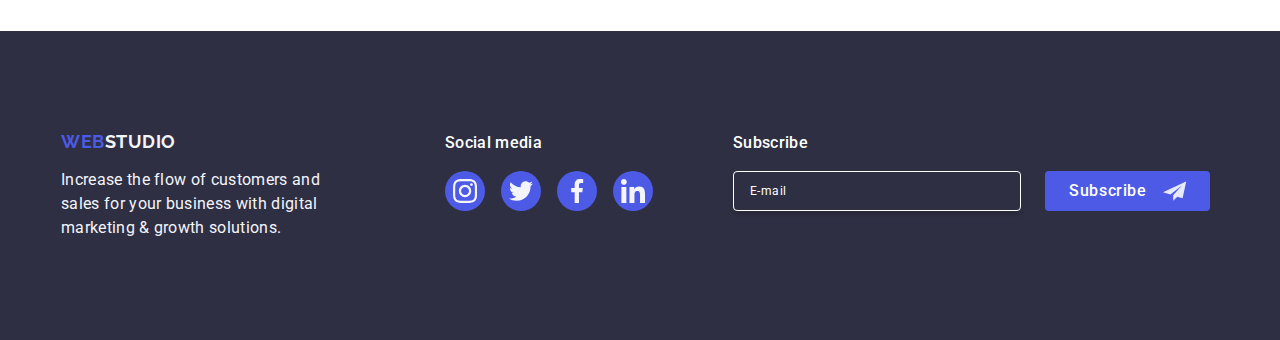
==== commit f0b7aec6: "Close modal window" ====
--- a/index.html
+++ b/index.html
@@ -782,7 +782,7 @@
       </div>
     </footer>
 
-    <div class="modal-overlay is-open">
+    <div class="modal-overlay">
       <div class="modal">
         <button class="modal-close-btn" type="button">
           <svg class="close-icon" width="8" height="8">
